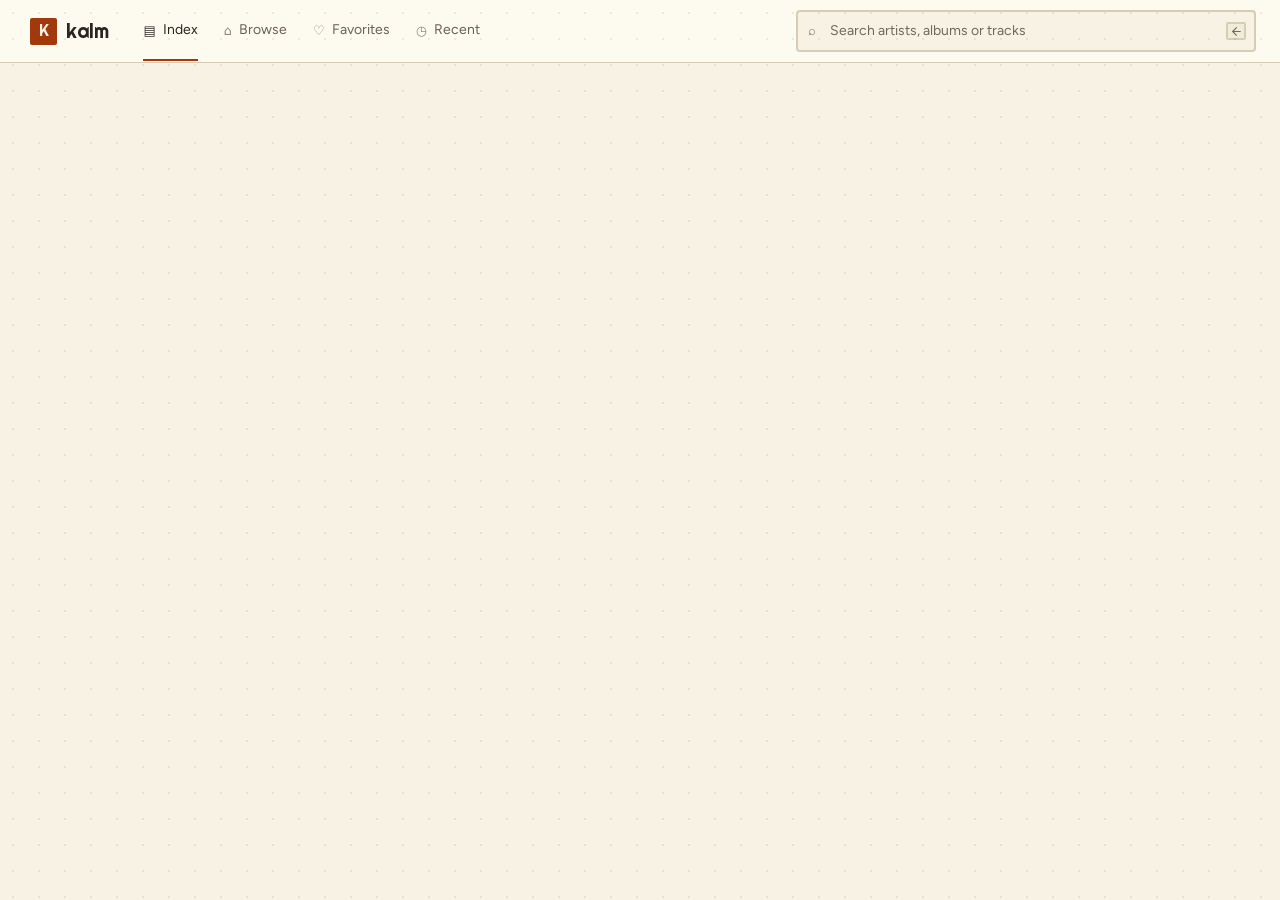
==== index.html @ bf7a9475 "feat: full retro treatment, and a typewriter you can actually see RETRO. Five levers, all CSS.  - Ha" ====
<!doctype html>
<html lang="en">
  <head>
    <meta charset="UTF-8" />
    <meta name="viewport" content="width=device-width, initial-scale=1.0" />
    <meta name="theme-color" content="#f7f2e4" />
    <title>Kalm — Music, in full</title>
    <!-- Inline SVG favicon: the accent K tile, matching the
         brand mark. Was still Spotify green after the palette change. -->
    <link rel="icon" href="data:image/svg+xml,%3Csvg xmlns='http://www.w3.org/2000/svg' viewBox='0 0 32 32'%3E%3Crect width='32' height='32' rx='3' fill='%23a1390c'/%3E%3Ctext x='16' y='23' font-family='Georgia,serif' font-size='20' font-weight='bold' text-anchor='middle' fill='%23f7f2e4'%3EK%3C/text%3E%3C/svg%3E" />
    <link rel="preconnect" href="https://fonts.googleapis.com" />
    <link rel="preconnect" href="https://fonts.gstatic.com" crossorigin />
    <!-- Fonts are trimmed to the weights the stylesheet actually declares and to
         the subsets this catalog needs. Two rounds of trimming: this started at
         771.8 KB of woff2 across five subsets, 284.3 KB of it Latin, when the
         URL asked for Fraunces italics plus wght 400..700 and Spectral
         300/500/600, none of which were used.

         Figtree replaced Fraunces and Spectral, doing both the display and body
         roles. Azeret Mono is unchanged. Measured Latin subset:
           before  Fraunces + Spectral + Azeret   182.6 KB
           after   Figtree + Azeret               121.7 KB
         Figtree's 70.6 KB includes the italic, which is needed because
         .artist-aliases and .empty set font-style: italic. -->
    <link href="https://fonts.googleapis.com/css2?family=Azeret+Mono:wght@400;500&family=Figtree:ital,wght@0,400;0,500;0,600;1,400&family=Righteous&display=swap" rel="stylesheet" />
    <link rel="stylesheet" href="styles.css" />
  </head>
  <body>
    <header class="topbar">
      <button class="brand" id="brandHome" aria-label="Kalm — go to Discover">
        <span class="brand-mark">K</span><span class="brand-name">kalm</span>
      </button>

      <!-- Four peer destinations, so they read as peer tabs. Replaces the
           232px sidebar, which spent permanent width on three buttons and cost
           the album grid a column of artwork. Index leads: the catalogue is
           the front door, Browse (the old Discover carousels) is one tab in. -->
      <nav class="nav-tabs" id="navTabs" aria-label="Primary">
        <button class="nav-tab" data-view="index" aria-current="true"><span class="nav-icon" aria-hidden="true">▤</span><span class="nav-label">Index</span></button>
        <button class="nav-tab" data-view="discover"><span class="nav-icon" aria-hidden="true">⌂</span><span class="nav-label">Browse</span></button>
        <button class="nav-tab" data-view="favorites"><span class="nav-icon" aria-hidden="true">♡</span><span class="nav-label">Favorites</span></button>
        <button class="nav-tab" data-view="recent"><span class="nav-icon" aria-hidden="true">◷</span><span class="nav-label">Recent</span></button>
      </nav>

      <div class="topbar-search">
        <span class="search-icon" aria-hidden="true">⌕</span>
        <input id="searchInput" type="search" placeholder="Search artists, albums or tracks" autocomplete="off" aria-label="Search the catalog" />
        <kbd class="enter-key" aria-hidden="true">
          <svg viewBox="0 0 24 24" width="13" height="13" fill="none" stroke="currentColor" stroke-width="2" stroke-linecap="round" stroke-linejoin="round">
            <path d="M19 12H5" /><path d="M12 19l-7-7 7-7" />
          </svg>
        </kbd>
      </div>
    </header>

    <main class="main-content">
        <section id="indexView" class="view active-view"><div class="page" id="indexPage"></div></section>
  <section id="discoverView" class="view">
          <div class="page">
            <div class="page-heading">
              <h1>Discover</h1>
              <p class="muted">Search artists, albums and tracks, then follow the credits behind the sound. Catalog via Deezer.</p>
            </div>

            <div class="section-heading" id="recentHeading" hidden>
              <div><h2>Recently viewed</h2></div>
            </div>
            <div class="album-grid" id="recentAlbums"></div>

            <div id="discoverRows"></div>
          </div>
        </section>

        <section id="resultsView" class="view">
          <div class="page">
            <div class="page-heading">
              <h1 id="resultsTitle">Results</h1>
              <p id="resultsSubtitle" class="muted"></p>
            </div>
            <div class="tab-bar" id="tabBar" role="tablist" aria-label="Filter results"></div>
            <div id="resultsList" class="results-list"></div>
          </div>
        </section>

        <section id="albumView" class="view"><div class="page"></div></section>
        <section id="artistView" class="view"><div class="page"></div></section>
        <section id="collectionView" class="view"><div class="page"></div></section>
    </main>

    <!-- Expanded cover view. Lives outside the view sections so it survives
         album-to-album navigation and its listeners attach only once. -->
    <dialog id="coverDialog" class="cover-dialog" aria-label="Expanded album cover">
      <div class="cover-dialog-inner">
        <button class="cover-close" id="coverClose" aria-label="Close expanded cover">
          <svg viewBox="0 0 24 24" width="17" height="17" fill="none" stroke="currentColor" stroke-width="2.2" stroke-linecap="round">
            <path d="M6 6l12 12M18 6L6 18" />
          </svg>
        </button>
        <div class="cover-tilt">
          <div class="cover-tilt-inner" id="coverTiltInner"></div>
        </div>
      </div>
    </dialog>

    <!-- Single polite live region. Every status change is announced here rather
         than adding a region per view, which screen readers handle poorly. -->
    <p id="liveStatus" class="visually-hidden" role="status" aria-live="polite"></p>

    <!-- Undo toast. Announced through the live region above, so it needs no
         aria-live of its own. -->
    <div id="toast" class="toast" hidden>
      <span id="toastText" class="toast-text"></span>
      <button id="toastAction" class="toast-action" type="button"></button>
    </div>

    <!-- Keyboard help. A dialog rather than a panel so Esc and focus trapping
         come from the platform instead of being hand-rolled. -->
    <dialog id="helpDialog" class="help-dialog" aria-label="Keyboard shortcuts and card key">
      <div class="help-inner">
        <button class="cover-close" id="helpClose" aria-label="Close help">
          <svg viewBox="0 0 24 24" width="17" height="17" fill="none" stroke="currentColor" stroke-width="2.2" stroke-linecap="round"><path d="M6 6l12 12M18 6L6 18" /></svg>
        </button>
        <p class="eyebrow">Reference</p>
        <h2 class="help-title">Keyboard</h2>
        <dl class="help-list">
          <dt><kbd>Ctrl</kbd>/<kbd>⌘</kbd> + <kbd>K</kbd></dt><dd>Focus search</dd>
          <dt><kbd>Enter</kbd></dt><dd>Run the search</dd>
          <dt><kbd>Tab</kbd></dt><dd>Move through every result, card and link</dd>
          <dt><kbd>Esc</kbd></dt><dd>Close the expanded cover or this panel</dd>
          <dt><kbd>?</kbd></dt><dd>Open this panel</dd>
        </dl>
        <p class="eyebrow">Reading the cards</p>
        <h2 class="help-title">Card key</h2>
        <dl class="help-list">
          <dt><strong>No. 4</strong></dt><dd>Position on Deezer's artist chart. That feed carries no fan or album count, so the number is the rank, not a total.</dd>
          <dt><strong>2.4M fans</strong></dt><dd>Followers on Deezer.</dd>
          <dt><strong>3:49</strong></dt><dd>Track length.</dd>
          <dt><strong>E</strong></dt><dd>Album contains explicit lyrics.</dd>
        </dl>
        <p class="help-colophon">Kalm v0.4 · via Deezer</p>
      </div>
    </dialog>

    <script src="app.js"></script>
  </body>
</html>
---- styles.css ----
/* ============================================================== Kalm tokens
   One theme: "retro sunset". Burnt orange, mustard, teal, dark rust, over a
   warm cream ground.

   Two of the four swatches are FILLS and never text, which is a measurement
   rather than a preference. Mustard is 1.33:1 on a light ground, and the
   palette's teal carries neither light nor dark text (4.10 and 3.55). They
   become --fill-mustard and --fill-teal, teal darkened 20%, and they take
   opposite text colours: dark ink on mustard at 10.19:1, cream on teal at
   4.67:1. Of the six swatch-against-swatch pairs, four fail AA outright
   (burnt orange on teal is 1.30) - which is what a palette of sibling colour
   blocks looks like from the inside, and why it cannot drive the theme itself.

   All 16 text/background pairs clear WCAG AA, tightest 4.52 (--faint on
   --surface-2). Those 16 are checked against the surfaces text actually sits
   on: --bg, --surface, --surface-2. --surface-4 is excluded because it is only
   ever a scrollbar thumb and never carries type. An earlier pass required text
   to clear it as well, which produced failures that looked real and collapsed
   --muted and --faint to the same colour.

   --accent is the palette's dark rust darkened to #a1390c; unmodified #b7410e
   measured 3.76:1 on --surface-2, and .result-row:hover paints that surface
   underneath accent-coloured type. */
:root {
  --bg: #f7f2e4;
  --surface: #fdfaf0;
  --surface-2: #f1ebd9;
  --surface-3: #e7e0cb;
  --surface-4: #dcd4bc;
  --ink: #4a4238;
  --ink-strong: #2a2520;
  --muted: #6b6154;
  /* --faint carries every micro-label, so it must clear 4.5:1 on --bg AND on
     every surface above it, not just the page. It is the binding constraint in
     the palette's own mid-greys do not clear it. */
  --faint: #716961;
  --line: #d6cdb4;
  /* Solved, not the palette's #68BA7F: see the header note. */
  --accent: #a1390c;
  --accent-ink: #f7f2e4;
  /* Retro sunset supplies two more colours, but they are FILLS and never text:
     mustard fails on a light ground at 1.33:1, and the palette's teal carries
     neither light nor dark text (4.10 and 3.55). Darkened 20% teal takes the
     cream, so the two fills take opposite text colours - dark on mustard
     (10.19:1), cream on teal (4.67:1). */
  --fill-mustard: #ffce1b;
  --fill-teal: #077979;
  /* Glyphs that sit on a near-black scrim — play button, close, toast. These
     cannot follow --ink-strong, which is dark here and would
     vanish against a black overlay. */
  --on-scrim: #fdfaf0;
  /* Hard shadows, zero blur. This is the single strongest retro signal, and it
     costs nothing in layout - a blurred shadow was purely decorative while an
     offset one reads as a solid printed shape. */
  --shadow: 3px 3px 0 rgba(74, 42, 20, 0.85);
  --shadow-lift: 6px 6px 0 var(--accent);
  /* Page texture is a ruled grid rather than film grain. A catalogue of
     records is a grid of things, and ruling reads as index; noise read as
     paper. It is static, which also retires two animated fixed full-viewport
     layers that were the most expensive thing in the app. */
  --grid-size: 26px;
  --grid-line: rgba(74, 42, 20, 0.085);
  --ease: cubic-bezier(0.22, 0.61, 0.24, 1);
  --ease-soft: cubic-bezier(0.4, 0, 0.2, 1);
  /* Overshoots past its target and settles back. Used for anything that
     arrives rather than departs — lifts, reveals, the cover dialog. Not used
     for the vinyl slide, which should stay linear-feeling and predictable. */
  --ease-spring: cubic-bezier(0.275, 0.6, 0.16, 1.24);
  --dur: 0.32s;
  --dur-fast: 0.18s;
  --dur-spring: 0.62s;
  /* Letter-spacing was eight values between 0.04em and 0.14em, which read as
     over-tracked signage rather than as labels. Three tiers now. Eyebrows stay
     wide because at 10px anything tighter sets solid. */
  --track-tight: 0.03em;
  --track-mid: 0.06em;
  --track-wide: 0.12em;
  /* How long the album title waits before it starts typing. It has to outlast
     the 320ms viewIn fade, or the whole run happens while the page is still
     arriving and is never actually seen. */
  --type-delay: 450ms;
  /* Retro shape. Controls go to pills and album artwork goes square: 70s record
     sleeves were square and the controls around them were not. Circles are left
     alone - a circular arrow or close button is a circle in every decade. */
  --radius-control: 999px;
  --radius-art: 0;   /* square sleeves, as they were printed */
  --radius-surface: 4px;
  /* Display and body are the same face on purpose. Fraunces + Spectral cost
     131.5 KB of the Latin subset between them; Figtree does both roles in
     70.6 KB including the italic. Neither grotesque wraps wider than Fraunces
     was — Figtree measures 0.94x on the long-title case — so nothing reflows.

     The italic is requested because two rules set font-style: italic
     (.artist-aliases, .empty) and inherited Spectral's. Without it the browser
     would synthesise a fake oblique. Only 400/500/600 are requested: the
     stylesheet uses 600 nineteen times, 500 and 400 once each, and nothing
     uses 300 or 700. */
  --display-weight: 400;
  /* Righteous for display, Figtree for body. Righteous is a groovy rounded
     face, which is the retro register, and it is METRICALLY IDENTICAL to the
     Figtree it replaces: measured at 1.01x on both the 42px hero case and the
     15px card case. Nothing re-wraps. The heavier retro faces were 1.19x to
     1.29x and would have pushed cards and long titles onto extra lines.

     It ships at a single weight, 400, like every wood-type face of the period.
     That is why --display-weight exists: asking for 600 would be synthesised
     faux bold. Figtree stays in the stack as a fallback so a failed load lands
     on real 600 rather than a fake one. */
  --font-display: 'Righteous', 'Figtree', system-ui, sans-serif;
  --font-body: 'Figtree', system-ui, sans-serif;
  --font-mono: 'Azeret Mono', 'Courier New', monospace;
  /* One token because the mono labels are a single role at a single weight.
     Space Mono shipped only 400 and 700, which forced this to 700 and made the
     10.5px uppercase labels blunt; Azeret Mono has a real 500, so the labels get
     the weight they were always asking for. */
  --mono-weight: 500;
  /* ---- the record in the sleeve --------------------------------------
     One disc, one travel distance. It lives on :root and is
     deliberately NOT redeclared per theme.

     The disc travels only as far as the hero's grid gap, so it stops level
     with the text column and never passes behind the album title. An earlier
     version slid it a third of the way out instead, which in dark mode dragged
     the disc across the artist name, the accent label and the metadata table.
     The gap-sized peek reads as a record tucked in the sleeve.

     Trimming is also what makes the disc safe beside the title. The
     themes have opposite polarity — dark works because light type sits on a
     the title here is near-black (#2a2520), so a disc reaching
     the text landed at 1.01:1 and the title simply vanished. With the disc
     behind no text at all, the colour is free, so the rings are one grey that
     has to hold up against #f7f2e4 and the surfaces above it.

     Kept a neutral grey rather than pulling the disc into the palette: a record
     is not green, and a tinted disc reads as decoration. The original warm grey had
     enough brown in it to look like a smudge on this background, so it is
     cooled rather than tinted.

     The two ring values differ by a few steps so the grooves still read as
     rings rather than as a flat circle. */
  --hero-gap: 36px;
  --vinyl-out: calc(-100% + var(--hero-gap));
  --disc-ring-a: #767b77;
  --disc-ring-b: #868c87;
}

* { box-sizing: border-box; }
html { -webkit-text-size-adjust: 100%; }

body {
  margin: 0;
  background: var(--bg);
  color: var(--ink);
  font-family: var(--font-body);
  font-size: 14.5px;
  line-height: 1.6;
  -webkit-font-smoothing: antialiased;
  -moz-osx-font-smoothing: grayscale;
  transition: background-color var(--dur) var(--ease-soft), color var(--dur) var(--ease-soft);
}

/* Halftone dots, the page's only texture. One fixed pseudo-element, no JS, no
   request, no animation. Sits above everything but never intercepts pointer
   events.

   This replaces a ruled grid, and it is the retro half of the change: printed
   70s material was screened, not ruled. It is also the safer of the two - the
   layer is position:fixed, so it does not scroll with content and a dot landing
   on a fractional device pixel cannot shimmer the way a 1px gradient line can.

   One dot per tile rather than a 1px stroke, so the shape stays round at any
   density. --grid-size is the tile, --grid-line the dot. */
body::before {
  content: '';
  position: fixed;
  inset: 0;
  z-index: 9999;
  pointer-events: none;
  background-image: radial-gradient(var(--grid-line) 1px, transparent 1px);
  background-size: var(--grid-size) var(--grid-size);
}

/* Ruling muddies small text on poor panels, so drop it when transparency is
   explicitly unwanted. */
@media (prefers-reduced-transparency: reduce) {
  body::before { display: none; }
}

h1, h2, h3 { font-family: var(--font-display); font-weight: var(--display-weight); letter-spacing: -0.01em; }
button, input { font: inherit; color: inherit; }
button { cursor: pointer; border: 0; background: none; }
img { display: block; max-width: 100%; }
::selection { background: var(--accent); color: var(--accent-ink); }

* { scrollbar-width: thin; scrollbar-color: var(--surface-4) transparent; }
*::-webkit-scrollbar { width: 10px; height: 10px; }
*::-webkit-scrollbar-track { background: transparent; }
*::-webkit-scrollbar-thumb { background: var(--surface-4); border-radius: 6px; border: 2px solid var(--bg); }

:focus-visible { outline: 2px solid var(--accent); outline-offset: 2px; border-radius: 2px; }
/* Cards are real buttons and are reachable by Tab, so they need a ring that
   reads as part of the printed treatment rather than a browser default bolted
   on. Offset on the artwork keeps it off the edge. */
.album-card:focus-visible,
.shelf-card:focus-visible,
.disco-card:focus-visible,
.related-card:focus-visible,
.video-card:focus-visible { outline: 2px solid var(--accent); outline-offset: 3px; }
.result-row:focus-within { background: var(--surface); }

/* Available to assistive tech, absent from the visual page. */
.visually-hidden {
  position: absolute;
  width: 1px; height: 1px;
  padding: 0; margin: -1px;
  overflow: hidden;
  clip: rect(0 0 0 0);
  clip-path: inset(50%);
  white-space: nowrap;
  border: 0;
}

/* Micro-label: mono, uppercase, wide tracking. Used for every eyebrow. */
.eyebrow {
  margin: 0;
  font-family: var(--font-mono);
  font-weight: var(--mono-weight);
  font-size: 10.5px;
  text-transform: uppercase;
  letter-spacing: var(--track-wide);
  color: var(--faint);
}

.muted { color: var(--muted); }
.explicit {
  flex: none;
  display: inline-grid;
  place-items: center;
  min-width: 15px; height: 15px;
  padding: 0 3px;
  border: 2px solid var(--line);
  border-radius: 2px;
  background: var(--surface-3);
  color: var(--muted);
  font-family: var(--font-mono);
  font-size: 9.5px;
  font-weight: var(--mono-weight);
  line-height: 1;
}

/* ================================================================== shell */
.main-content { min-width: 0; }

/* ================================================================== topbar */
.topbar {
  display: flex; align-items: center; gap: 18px;
  padding: 10px 24px;
  background: var(--surface);
  border-bottom: 1px solid var(--line);
  position: sticky; top: 0; z-index: 20;
}

/* Brand sits inline with navigation now, so it needs no stacking of its own. */
.brand {
  display: flex; align-items: center; gap: 9px;
  flex: none;
  color: var(--ink-strong);
  transition: opacity var(--dur-fast) var(--ease);
}
.brand:hover { opacity: 0.7; }
.brand-mark {
  width: 27px; height: 27px; flex: none;
  display: grid; place-items: center;
  background: var(--accent);
  color: var(--accent-ink);
  font-family: var(--font-display);
  font-weight: var(--display-weight);
  font-size: 16px;
  line-height: 1;
  border-radius: 2px;
}
.brand-name { font-family: var(--font-display); font-size: 20px; font-weight: var(--display-weight); letter-spacing: -0.02em; }

/* Three peer destinations read as peer tabs. The active tab's underline lands on
   the topbar's own bottom border, which is what distinguishes this from the
   result filter tabs further down the page. */
.nav-tabs { display: flex; align-items: center; gap: 4px; flex: none; }
.nav-tab {
  position: relative;
  display: flex; align-items: center; gap: 7px;
  padding: 7px 11px 9px;
  border-radius: var(--radius-control) var(--radius-control) 0 0;
  font-size: 14px;
  color: var(--muted);
  white-space: nowrap;
  transition: color var(--dur-fast) var(--ease-soft), background-color var(--dur-fast) var(--ease-soft);
}
.nav-tab:hover { color: var(--ink-strong); background: var(--surface-2); }
.nav-tab.active { color: var(--ink-strong); }
.nav-tab.active::after {
  content: '';
  position: absolute;
  left: 11px; right: 11px; bottom: -11px;
  height: 2px;
  background: var(--accent);
}
.nav-icon { font-size: 13px; line-height: 1; opacity: 0.75; }
.nav-tab.active .nav-icon { opacity: 1; }

.topbar-search { position: relative; flex: 1; max-width: 460px; margin-left: auto; }
.topbar-search .search-icon {
  position: absolute; left: 12px; top: 50%;
  transform: translateY(-50%);
  color: var(--faint); font-size: 13px; pointer-events: none;
}
.topbar-search input {
  width: 100%;
  background: var(--bg);
  border: 2px solid var(--line);
  border-radius: var(--radius-surface);
  padding: 8px 40px 8px 32px;
  font-family: var(--font-body);
  font-size: 14px;
  color: var(--ink-strong);
  transition: border-color var(--dur-fast) var(--ease-soft), background-color var(--dur-fast) var(--ease-soft);
}
.topbar-search input::placeholder { color: var(--faint); }
.topbar-search input:focus { outline: none; border-color: var(--accent); }
.topbar-search kbd {
  position: absolute; right: 10px; top: 50%;
  transform: translateY(-50%);
  display: grid; place-items: center;
  width: 20px; height: 18px;
  color: var(--faint);
  background: var(--surface-2);
  border: 2px solid var(--line);
  border-radius: 2px;
  pointer-events: none;
}

.icon-button {
  width: 32px; height: 32px;
  display: grid; place-items: center;
  border-radius: var(--radius-control);
  color: var(--muted);
  font-size: 15px;
  transition: background-color var(--dur-fast) var(--ease-soft), color var(--dur-fast) var(--ease-soft), transform var(--dur-fast) var(--ease);
}
.icon-button:hover { background: var(--surface-3); color: var(--ink-strong); }
.icon-button:active { transform: scale(0.94); }

/* ================================================================== views */
.view { display: none; }
.active-view { display: block; }
.page { padding: 26px 24px 72px; max-width: 1420px; }

.page-heading { margin-bottom: 22px; }
.page-heading .eyebrow { margin: 0 0 5px; }
.page-heading h1 {
  margin: 0;
  font-size: 30px;
  font-weight: var(--display-weight);
  color: var(--ink-strong);
  letter-spacing: -0.02em;
  line-height: 1.1;
}
.page-heading .muted { margin: 7px 0 0; color: var(--muted); font-size: 14px; max-width: 62ch; }

.section-heading { display: flex; align-items: flex-end; justify-content: space-between; gap: 12px; margin: 36px 0 14px; }
.section-heading h2 { margin: 0; font-size: 21px; font-weight: var(--display-weight); color: var(--ink-strong); }
.section-heading .eyebrow { margin-bottom: 4px; }
.result-count { font-family: var(--font-mono); font-weight: var(--mono-weight); font-size: 10.5px; letter-spacing: var(--track-mid); text-transform: uppercase; color: var(--faint); }

/* =================================================================== tabs */
.tab-bar { display: flex; gap: 24px; border-bottom: 1px solid var(--line); margin-bottom: 6px; overflow-x: auto; }
.tab {
  position: relative;
  display: flex; align-items: center; gap: 8px;
  padding: 10px 2px 13px;
  font-family: var(--font-body);
  font-size: 14.5px;
  color: var(--muted);
  white-space: nowrap;
  transition: color var(--dur-fast) var(--ease-soft);
}
.tab:hover { color: var(--ink-strong); }
.tab.active { color: var(--ink-strong); }
.tab.active::after { content: ''; position: absolute; left: 0; right: 0; bottom: -1px; height: 2px; background: var(--accent); }
.tab-count { font-family: var(--font-mono); font-weight: var(--mono-weight); font-size: 10.5px; letter-spacing: var(--track-tight); color: var(--faint); }

/* ============================================================ result rows */
.results-list { display: flex; flex-direction: column; }
.result-row {
  display: grid;
  grid-template-columns: 44px minmax(0, 1fr) 92px 64px;
  align-items: center; gap: 15px;
  padding: 8px 10px;
  border-bottom: 1px solid var(--line);
  cursor: pointer;
  transition: background-color var(--dur-fast) var(--ease-soft), padding-left var(--dur-fast) var(--ease);
}
.result-row:hover { background: var(--surface); padding-left: 14px; }
.result-row:hover .result-title { color: var(--accent); }
.result-text { min-width: 0; }
/* Now a <button> so results are reachable by keyboard; it needs to fill the
   text column and read as a heading, not a control. */
.result-title {
  display: block;
  width: 100%;
  text-align: left;
  font-family: var(--font-display);
  font-size: 15px;
  font-weight: var(--display-weight);
  color: var(--ink-strong);
  white-space: nowrap; overflow: hidden; text-overflow: ellipsis;
  transition: color var(--dur-fast) var(--ease-soft);
}
.result-sub { font-size: 13px; color: var(--muted); white-space: nowrap; overflow: hidden; text-overflow: ellipsis; }
.result-kind { font-family: var(--font-mono); font-weight: var(--mono-weight); font-size: 10.5px; letter-spacing: var(--track-mid); text-transform: uppercase; color: var(--faint); text-align: right; }
.result-meta { font-family: var(--font-mono); font-weight: var(--mono-weight); font-size: 11px; color: var(--muted); text-align: right; font-variant-numeric: tabular-nums; }

.result-thumb { width: 44px; height: 44px; object-fit: cover; border-radius: var(--radius-art); background: var(--surface-2); box-shadow: var(--shadow); }
.result-thumb.round { border-radius: 50%; }

.inline-link { color: inherit; font: inherit; padding: 0; text-align: left; }
.inline-link:hover { color: var(--accent); }
.inline-link.strong { color: var(--accent); font-family: var(--font-display); font-weight: var(--display-weight); font-size: 16px; }

/* ========================================================== artist banner */
.artist-banner {
  display: block; text-align: left;
  padding: 16px 18px; margin-bottom: 4px;
  border: 2px solid var(--line);
  border-radius: var(--radius-art);
  background: var(--surface);
  transition: background-color var(--dur-fast) var(--ease-soft), border-color var(--dur-fast) var(--ease-soft);
}
.artist-banner:hover { background: var(--surface-2); border-color: var(--accent); }
.artist-banner-label { font-family: var(--font-mono); font-weight: var(--mono-weight); font-size: 10px; text-transform: uppercase; letter-spacing: var(--track-wide); color: var(--faint); }
.artist-banner-name { font-family: var(--font-display); font-size: 22px; font-weight: var(--display-weight); color: var(--ink-strong); margin-top: 4px; }

/* ============================================================== card grids */
.album-grid { display: grid; grid-template-columns: repeat(auto-fill, minmax(152px, 1fr)); gap: 24px 18px; }
/* A <button> now, so it has to lay out as a block card again. */
.album-card {
  display: block;
  width: 100%;
  min-width: 0;
  padding: 0;
  text-align: left;
  cursor: pointer;
}
.album-card .album-art {
  width: 100%; aspect-ratio: 1; object-fit: cover;
  border-radius: var(--radius-art);
  border: 2px solid var(--line);
  background: var(--surface-2);
  box-shadow: var(--shadow);
  transition: transform var(--dur-spring) var(--ease-spring), box-shadow var(--dur) var(--ease), border-color var(--dur-fast) var(--ease-soft), opacity 0.45s var(--ease-soft);
}
.album-card:hover .album-art { transform: translateY(-4px); box-shadow: var(--shadow-lift); border-color: var(--accent); }
.album-meta { padding-top: 10px; min-width: 0; }
.album-meta strong {
  display: block;
  font-family: var(--font-display);
  font-size: 14.5px;
  font-weight: var(--display-weight);
  color: var(--ink-strong);
  white-space: nowrap; overflow: hidden; text-overflow: ellipsis;
}
.album-card:hover .album-meta strong { color: var(--accent); }
.album-meta span { display: block; font-size: 13px; color: var(--muted); white-space: nowrap; overflow: hidden; text-overflow: ellipsis; }
.album-card.is-loading .album-meta strong { color: var(--faint); }

.art-placeholder {
  display: grid; place-items: center;
  background: linear-gradient(145deg, var(--surface-2), var(--surface-3));
  color: var(--faint);
  font-family: var(--font-display);
  font-size: 1.6rem;
}

/* =========================================================== detail pages */
.album-hero { display: grid; grid-template-columns: 300px minmax(0, 1fr); gap: 36px; align-items: start; padding-bottom: 30px; border-bottom: 1px solid var(--line); position: relative; }

.cover-expand { position: relative; display: block; width: 300px; aspect-ratio: 1; padding: 0; border-radius: var(--radius-art); cursor: zoom-in; transition: transform var(--dur) var(--ease); }

/* Sized to the cover and nothing else. It exists purely so the vinyl below can
   measure the sleeve rather than the whole hero. It must stay in the width
   sync list in the media queries further down, or the disc drifts. */
.hero-cover { position: relative; width: 100%; }
.cover-expand:hover { transform: scale(1.015); }
.cover-expand:active { transform: scale(0.995); }
.cover-expand .album-art { width: 100%; height: 100%; border-radius: var(--radius-art); }

/* The record sliding out of its sleeve.

   Two placement facts are load-bearing here, and the first one has already cost
   a bug once:

   1. It is a SIBLING of .cover-expand, not a child. Inside the button, the
      `transform: scale(1.015)` on hover created a stacking context and trapped
      its z-index:-1 inside the button, which then painted as one unit ABOVE
      .album-hero-text — so the disc covered the album title and artist name.
      That failure is invisible to elementFromPoint while the disc is
      pointer-events:none, because hit-testing skips it entirely.

   2. It is anchored to .hero-cover, not to .album-hero. Anchoring to the hero
      meant hardcoding the grid's cover width and gap (left:336px, width:252px),
      which put the disc 36px further out than the sleeve and ~126px too high,
      and which could not track the 210px breakpoint at all.

   .hero-cover carries no transform, so it creates no stacking context and the
   -1 still resolves to the root: the disc genuinely sits behind the title, the
   artist name and the metadata table.

   Offset maths, all relative to the cover: left:100% is the sleeve's right edge.
   translateX(-100%) parks the disc entirely behind the sleeve. How far it
   travels is --vinyl-out, which differs per theme — dark slides the full third,
   paper stops at the gap so the disc never reaches the text. width:84% and
   margin-top:-42% are percentages of the cover, so the disc and its centring
   rescale with the responsive widths. */
.vinyl {
  position: absolute;
  top: 50%;
  left: 100%;
  width: 84%;
  aspect-ratio: 1;
  margin-top: -42%;
  border-radius: 50%;
  z-index: -1;
  pointer-events: none;
  /* Grooves: two ring tones alternating, then the label punched over them.
     The tones are tokens because paper needs a far lighter disc than dark. */
  background:
    radial-gradient(circle at 50% 50%, var(--accent) 0 15%, transparent 15%),
    repeating-radial-gradient(circle at 50% 50%,
      var(--disc-ring-a) 0 2px, var(--disc-ring-b) 2px 4px);
  box-shadow:
    inset 0 0 0 1px rgba(255, 255, 255, 0.07),
    0 6px 18px rgba(24, 24, 24, 0.55);
  transform: translateX(-100%);
  transition: transform var(--dur) var(--ease);
}
.cover-expand:hover ~ .vinyl,
.cover-expand:focus-visible ~ .vinyl { transform: translateX(var(--vinyl-out)); }
.cover-expand-hint {
  position: absolute; right: 10px; bottom: 10px; z-index: 3;
  display: grid; place-items: center;
  width: 30px; height: 30px;
  border-radius: 50%;
  background: rgba(24, 24, 24, 0.62);
  color: var(--on-scrim);
  opacity: 0;
  transform: scale(0.85);
  transition: opacity var(--dur) var(--ease-soft), transform var(--dur) var(--ease);
  pointer-events: none;
}
.cover-expand:hover .cover-expand-hint, .cover-expand:focus-visible .cover-expand-hint { opacity: 1; transform: scale(1); }

.cover-dialog { border: 0; padding: 0; margin: auto; max-width: 100vw; max-height: 100vh; background: transparent; overflow: visible; }
.cover-dialog::backdrop { background: rgba(24, 24, 24, 0.88); backdrop-filter: blur(6px); }
.cover-dialog-inner { position: relative; display: grid; place-items: center; }
.cover-close {
  position: absolute; top: 14px; right: 14px; z-index: 5;
  display: grid; place-items: center;
  width: 38px; height: 38px;
  border-radius: 50%;
  background: rgba(255, 255, 227, 0.1);
  color: var(--on-scrim);
  transition: background-color var(--dur-fast) var(--ease-soft), transform var(--dur-fast) var(--ease);
}
.cover-close:hover { background: rgba(255, 255, 227, 0.22); transform: scale(1.06); }
.cover-dialog .cover-tilt { width: min(80vmin, 640px); aspect-ratio: 1; perspective: 1100px; animation: coverIn var(--dur-spring) var(--ease-spring) both; }
.cover-dialog[data-no-motion] .cover-tilt { animation: none; }
@keyframes coverIn { from { opacity: 0; transform: scale(0.95); } to { opacity: 1; transform: scale(1); } }

.cover-tilt { width: 300px; aspect-ratio: 1; perspective: 900px; }
.cover-tilt-inner {
  position: relative;
  width: 100%; height: 100%;
  transform-style: preserve-3d;
  transform: rotateX(calc(var(--ny, 0) * var(--tilt, 11deg))) rotateY(calc(var(--nx, 0) * var(--tilt, 11deg)));
  transition: transform 0.45s var(--ease);
}
.cover-tilt.is-active .cover-tilt-inner { transition: none; will-change: transform; }
.cover-tilt .album-art, .cover-tilt .art-placeholder {
  width: 100%; height: 100%; aspect-ratio: 1; object-fit: cover;
  border-radius: var(--radius-art);
  box-shadow: var(--shadow-lift);
  font-family: var(--font-display);
  font-size: 2.6rem;
}
/* Gloss sleeve sheen.
   The overlay is deliberately never transformed. Inside this preserve-3d
   context a Z offset scales it (1100/(1100-20) is roughly 2% growth on every
   edge) and an X/Y translate slides it off the sleeve, which is what made the
   glare drift out of alignment. Instead the gradient itself is oversized to
   300% and slid with background-position, so the element stays exactly inset:0
   at any tilt angle and no gradient edge can enter the visible window. */
.cover-tilt-inner::before {
  content: '';
  position: absolute; inset: 0;
  border-radius: var(--radius-art);
  pointer-events: none; z-index: 2;
  opacity: 0;
  background-image: linear-gradient(115deg,
    rgba(255, 255, 255, 0) 40%,
    rgba(255, 255, 255, 0.2) 50%,
    rgba(255, 255, 255, 0) 60%);
  background-size: 300% 300%;
  background-repeat: no-repeat;
  background-position:
    calc(50% - var(--nx, 0) * 15%)
    calc(50% - var(--ny, 0) * 12%);
  transition: opacity 0.3s var(--ease-soft), background-position 0.45s var(--ease);
}
.cover-tilt.is-active .cover-tilt-inner::before {
  opacity: 1;
  /* Position must not ease while tracking, or the sheen lags behind the cursor.
     Only opacity keeps a short transition here. */
  transition: opacity 0.15s var(--ease-soft);
}
/* The drop shadow keeps its Z offset on purpose: a shadow should lag in the
   plane as the sleeve tilts, and being blurred it has no hard edge to expose. */
.cover-tilt-inner::after {
  content: '';
  position: absolute; inset: 6px;
  border-radius: var(--radius-art);
  pointer-events: none; z-index: -1;
  background: rgba(24, 24, 24, 0.6);
  filter: blur(18px);
  transform: translate3d(calc(var(--nx, 0) * 16px), calc(var(--ny, 0) * 11px), -30px);
  transition: transform 0.45s var(--ease);
}
.cover-tilt.is-active .cover-tilt-inner::after { transition: none; }

.album-hero > .album-art, .album-hero > .art-placeholder {
  width: 300px; aspect-ratio: 1; object-fit: cover;
  border-radius: var(--radius-art); border: 2px solid var(--line);
  box-shadow: var(--shadow-lift);
  font-family: var(--font-display);
  font-size: 3rem;
}
.album-hero-text { min-width: 0; padding-top: 4px; }
.album-title {
  margin: 7px 0 5px;
  font-size: clamp(28px, 4vw, 42px);
  font-weight: var(--display-weight);
  color: var(--ink-strong);
  letter-spacing: -0.025em;
  line-height: 1.08;
}

/* ------------------------------------------------- typewriter album title

   The title types itself in one character at a time when an album opens.

   The character spans MUST stay display:inline. Measured: at a 220px column a
   48-character word wraps to 5 lines as inline-block spans but stays on 1 as
   inline ones, because inline-block boxes are individually breakable. That
   rules out the usual trick of using inline-block to animate characters — and
   transforms do not apply to non-replaced inline elements anyway, so the
   motion is opacity only. */
/* No `opacity: 0` in the base rule on purpose. Hiding the characters and
   revealing them with the animation means that if the animation never runs -
   animations unsupported, or disabled - the album title stays invisible, which
   is the worst possible failure for the largest text on the page. Instead the
   0 comes from the keyframe's `from`, and `both` fill modes apply it during the
   delay. No animation means no fill, so the spans sit at their natural opacity
   of 1 and the title simply appears. */
.album-title .tchar {
  animation: typeChar var(--type-step) steps(1, end) both;
  animation-delay: calc(var(--type-delay) + var(--type-step) * var(--i));
}
@keyframes typeChar { from { opacity: 0; } to { opacity: 1; } }

/* One inline-block is safe: it is a single box, not one per character. It
   blinks only while the title is being typed, then goes away as the last
   character lands rather than blinking on a settled heading for ever. */
.type-caret {
  display: inline-block;
  width: 0.09em;
  height: 0.82em;
  margin-left: 0.04em;
  vertical-align: -0.06em;
  background: var(--accent);
  animation: caretBlink 1s steps(1, end) infinite, caretGone 0.01s linear forwards;
  /* Blink from the moment typing starts; go away the moment it ends. Both
     delays straddle the run rather than sitting at the end of it. */
  animation-delay: var(--type-delay),
                   calc(var(--type-delay) + var(--type-step) * var(--type-count));
}
@keyframes caretGone { to { opacity: 0; } }
@keyframes caretBlink { 0%, 49% { opacity: 1; } 50%, 100% { opacity: 0; } }
.album-artist {
  display: inline-block; margin: 0 0 22px; padding: 0;
  font-family: var(--font-display);
  font-size: 18px;
  font-weight: 400;
  color: var(--accent);
  transition: opacity var(--dur-fast) var(--ease-soft);
}
.album-artist:hover { opacity: 0.78; text-decoration: underline; text-underline-offset: 4px; }

.fact-link { color: var(--accent); padding: 0; font: inherit; font-family: var(--font-display); }

.artist-hero { display: grid; grid-template-columns: 220px minmax(0, 1fr); gap: 34px; align-items: end; padding-bottom: 30px; border-bottom: 1px solid var(--line); }
.artist-hero > .artist-photo, .artist-hero > .art-placeholder {
  width: 220px; aspect-ratio: 1; object-fit: cover;
  border-radius: var(--radius-art); border: 2px solid var(--line);
  box-shadow: var(--shadow-lift);
  font-family: var(--font-display);
  font-size: 2.4rem;
}
.artist-name { margin: 7px 0 20px; font-size: clamp(32px, 5vw, 48px); font-weight: var(--display-weight); color: var(--ink-strong); letter-spacing: -0.03em; line-height: 1.04; }
.artist-aliases { margin: 0 0 16px; font-size: 13px; color: var(--faint); font-style: italic; }
.artist-aliases span { margin-right: 10px; }

/* Metadata as a printed block rather than pills. */
.album-facts { width: 100%; max-width: 470px; border-collapse: collapse; font-size: 13.5px; margin-bottom: 22px; }
.album-facts th, .album-facts td { padding: 8px 0; text-align: left; vertical-align: top; border-bottom: 1px solid var(--line); }
.album-facts th {
  width: 108px;
  font-family: var(--font-mono);
  font-weight: var(--mono-weight);
  font-size: 10.5px;
  letter-spacing: var(--track-mid);
  text-transform: uppercase;
  color: var(--faint);
  padding-top: 11px;
}
.album-facts td { color: var(--ink-strong); }
.album-facts tr:last-child th, .album-facts tr:last-child td { border-bottom: 0; }
.fact-tag {
  display: inline-block;
  border: 2px solid var(--line);
  border-radius: var(--radius-control);
  /* Mustard is a fill, never a text colour: it is 1.33:1 on --bg. Dark ink on
     it is 10.19:1. Teal takes the cream instead, at 4.67:1. */
  background: var(--fill-mustard);
  color: var(--ink-strong);
  padding: 1px 7px;
  margin: 0 5px 4px 0;
  font-family: var(--font-mono);
  font-weight: var(--mono-weight);
  font-size: 10.5px;
  letter-spacing: var(--track-tight);
}

.album-actions { display: flex; gap: 10px; flex-wrap: wrap; }
.action-button {
  padding: 9px 20px;
  font-size: 14px;
  font-weight: 500;
  border-radius: var(--radius-control);
  background: var(--accent);
  color: var(--accent-ink);
  transition: transform var(--dur-fast) var(--ease), filter var(--dur-fast) var(--ease-soft);
}
.action-button:hover { filter: brightness(1.08); transform: translateY(-1px); }
.action-button:active { transform: translateY(0) scale(0.98); }
.action-button.secondary { background: transparent; border: 2px solid var(--line); color: var(--ink); }
.action-button.secondary:hover { background: var(--surface-2); border-color: var(--accent); filter: none; }

.album-body { padding-top: 30px; }
.album-body section + section { margin-top: 36px; }
.album-body h2 { margin: 0 0 14px; font-size: 21px; font-weight: var(--display-weight); color: var(--ink-strong); }

.track-list { border-top: 1px solid var(--line); }
.track {
  display: grid; grid-template-columns: 38px minmax(0, 1fr) 240px; gap: 12px;
  padding: 8px 6px;
  font-size: 14px;
  border-bottom: 1px solid var(--line);
  transition: background-color var(--dur-fast) var(--ease-soft);
}
.track:hover { background: var(--surface); }
.track-number { font-family: var(--font-mono); font-weight: var(--mono-weight); font-size: 11.5px; color: var(--faint); font-variant-numeric: tabular-nums; }
.track-name { color: var(--ink-strong); }
.track-credit { color: var(--muted); text-align: right; white-space: nowrap; overflow: hidden; text-overflow: ellipsis; }

.credits-grid { display: grid; grid-template-columns: repeat(auto-fill, minmax(240px, 1fr)); gap: 24px; }
.credit-group h3 { margin: 0 0 8px; font-family: var(--font-mono); font-weight: var(--mono-weight); font-size: 10.5px; text-transform: uppercase; letter-spacing: var(--track-wide); color: var(--faint); }
.credit-group p { margin: 0 0 5px; font-size: 13.5px; color: var(--ink-strong); }

.related-grid { display: grid; grid-template-columns: repeat(auto-fill, minmax(150px, 1fr)); gap: 20px; }
.related-card { text-align: left; padding: 0; }
.related-card .related-photo {
  width: 100%; aspect-ratio: 1; object-fit: cover;
  border-radius: var(--radius-art); border: 2px solid var(--line);
  background: var(--surface-2); box-shadow: var(--shadow);
  transition: transform var(--dur-spring) var(--ease-spring), box-shadow var(--dur) var(--ease), border-color var(--dur-fast) var(--ease-soft), opacity 0.45s var(--ease-soft);
}
.related-card:hover .related-photo { transform: scale(1.04); box-shadow: var(--shadow-lift); border-color: var(--accent); }
.related-name { display: block; margin-top: 10px; font-family: var(--font-display); font-size: 14.5px; font-weight: var(--display-weight); color: var(--ink-strong); }
.related-sub { display: block; font-family: var(--font-mono); font-weight: var(--mono-weight); font-size: 10.5px; letter-spacing: var(--track-tight); color: var(--faint); }

/* Artist discography as a printed catalogue. */
.disco-grid { display: grid; grid-template-columns: repeat(auto-fill, minmax(178px, 1fr)); gap: 26px 20px; }
.disco-card { text-align: left; padding: 0; }
.disco-art {
  width: 100%; aspect-ratio: 1; object-fit: cover;
  border-radius: var(--radius-art); border: 2px solid var(--line);
  background: var(--surface-2); box-shadow: var(--shadow);
  transition: transform var(--dur-spring) var(--ease-spring), box-shadow var(--dur) var(--ease), border-color var(--dur-fast) var(--ease-soft), opacity 0.45s var(--ease-soft);
}
.disco-card:hover .disco-art { transform: translateY(-4px); box-shadow: var(--shadow-lift); border-color: var(--accent); }
.disco-title-line { display: flex; align-items: center; gap: 6px; margin-top: 11px; }
.disco-name { font-family: var(--font-display); font-size: 14.5px; font-weight: var(--display-weight); color: var(--ink-strong); white-space: nowrap; overflow: hidden; text-overflow: ellipsis; min-width: 0; }
.disco-meta { display: block; margin-top: 3px; font-family: var(--font-mono); font-weight: var(--mono-weight); font-size: 10.5px; letter-spacing: var(--track-tight); text-transform: uppercase; color: var(--faint); white-space: nowrap; overflow: hidden; text-overflow: ellipsis; }

/* ============================================================ the catalogue

   A grid of columns rather than cards. The column widths are fixed fractions
   so every row's title starts at the same x, which is what makes a list
   scannable in a way a grid of square tiles never is. */

.index-head, .index-row {
  display: grid;
  grid-template-columns: 108px 44px minmax(0, 2.2fr) minmax(0, 1.4fr) 52px minmax(0, 0.9fr);
  align-items: center;
  gap: 14px;
}
.index-head {
  padding: 0 10px 8px;
  border-bottom: 1px solid var(--line);
  font-family: var(--font-mono);
  font-weight: var(--mono-weight);
  font-size: 10.5px;
  letter-spacing: var(--track-mid);
  text-transform: uppercase;
  color: var(--faint);
}
.index-list { border-bottom: 1px solid var(--line); }
.index-row {
  padding: 7px 10px;
  border-bottom: 1px solid var(--line);
  cursor: pointer;
  transition: background-color var(--dur-fast) var(--ease-soft);
}
.index-row:last-child { border-bottom: 0; }
.index-row:hover { background: var(--surface-2); }
.index-row:focus-visible { outline: 2px solid var(--accent); outline-offset: -2px; border-radius: 0; }
/* A saved record is marked in the number, which is the one column a reader
   scans first and costs nothing visually. */
.index-row.is-saved .index-no { color: var(--accent); }

.index-no {
  font-family: var(--font-mono);
  font-weight: var(--mono-weight);
  font-size: 11px;
  letter-spacing: var(--track-tight);
  color: var(--faint);
  font-variant-numeric: tabular-nums;
  white-space: nowrap; overflow: hidden; text-overflow: ellipsis;
}
.index-thumb { display: block; width: 44px; }
.index-art { width: 44px; height: 44px; object-fit: cover; border-radius: var(--radius-art); background: var(--surface-2); }
.index-title {
  font-family: var(--font-display);
  font-size: 15px;
  font-weight: var(--display-weight);
  color: var(--ink-strong);
  white-space: nowrap; overflow: hidden; text-overflow: ellipsis;
}
/* The artist is a real button, so the row cannot itself be a button: a row is
   role="link" with two tab stops rather than a control nested in a control. */
.index-artist {
  justify-self: start;
  max-width: 100%;
  font-family: var(--font-body);
  font-size: 13.5px;
  color: var(--muted);
  background: none; border: 0; padding: 0;
  text-align: left;
  white-space: nowrap; overflow: hidden; text-overflow: ellipsis;
  cursor: pointer;
}
.index-artist:hover { color: var(--accent); text-decoration: underline; text-underline-offset: 3px; }
.index-artist.is-empty { color: var(--faint); cursor: default; }
.index-year, .index-format {
  font-family: var(--font-mono);
  font-weight: var(--mono-weight);
  font-size: 10.5px;
  letter-spacing: var(--track-tight);
  color: var(--muted);
  font-variant-numeric: tabular-nums;
  white-space: nowrap; overflow: hidden; text-overflow: ellipsis;
}

/* Narrower, the row is mostly chrome, so the catalogue number and format fold
   away and leave the title. */
@media (max-width: 1000px) {
  .index-head, .index-row { grid-template-columns: 40px minmax(0, 1fr) minmax(0, 0.8fr); gap: 12px; }
  .index-head .index-no, .index-row .index-no,
  .index-head .index-format, .index-row .index-format,
  .index-head .index-year, .index-row .index-year { display: none; }
}
@media (max-width: 720px) {
  .index-head, .index-row { grid-template-columns: 40px minmax(0, 1fr); }
  .index-head .index-artist, .index-row .index-artist { display: none; }
}

/* ========================================================= discover rows */
.shelf { margin: 36px 0 8px; }
.shelf-head { display: flex; align-items: baseline; justify-content: space-between; gap: 14px; margin-bottom: 14px; }
.shelf-title { margin: 0; font-size: 21px; font-weight: var(--display-weight); color: var(--ink-strong); }
.shelf-controls { display: flex; align-items: center; gap: 8px; }
.shelf-arrow {
  width: 30px; height: 30px;
  display: grid; place-items: center;
  border-radius: 50%;
  border: 2px solid var(--line);
  background: var(--surface);
  color: var(--muted);
  transition: background-color var(--dur-fast) var(--ease-soft), color var(--dur-fast) var(--ease-soft), transform var(--dur-fast) var(--ease), opacity var(--dur-fast) var(--ease);
}
.shelf-arrow:hover:not(:disabled) { background: var(--surface-3); color: var(--ink-strong); }
.shelf-arrow:active:not(:disabled) { transform: scale(0.92); }
.shelf-arrow:disabled { opacity: 0.3; cursor: default; }

.shelf-track {
  display: flex; gap: 18px;
  overflow-x: auto;
  scroll-snap-type: x proximity;
  scroll-behavior: smooth;
  scrollbar-width: none;
  margin: 0 -24px;
  padding: 2px 24px 6px;
  scroll-padding-left: 24px;
  /* Soft edges are a scrollability cue: a cover sliced flat by the container
     edge reads as the end of the row, which it is not. Purely informational
     and compositor-only. */
  mask-image: linear-gradient(90deg, transparent 0, #000 22px, #000 calc(100% - 22px), transparent 100%);
  -webkit-mask-image: linear-gradient(90deg, transparent 0, #000 22px, #000 calc(100% - 22px), transparent 100%);
}
.shelf-track::-webkit-scrollbar { display: none; }
/* Springs like the album and disco card lifts. It is the whole card that moves
   here rather than the artwork inside it, so the transition belongs on the
   card — .shelf-art's own transition never covered this lift. */
.shelf-card { flex: 0 0 170px; width: 170px; scroll-snap-align: start; text-align: left; padding: 0; transition: transform var(--dur-spring) var(--ease-spring); }
.shelf-card:hover { transform: translateY(-4px); }
.shelf-art {
  width: 100%; aspect-ratio: 1; object-fit: cover;
  border-radius: var(--radius-art); border: 2px solid var(--line);
  background: var(--surface-2); box-shadow: var(--shadow);
  transition: box-shadow var(--dur) var(--ease), border-color var(--dur-fast) var(--ease-soft), opacity 0.45s var(--ease-soft);
}
.shelf-card:hover .shelf-art { box-shadow: var(--shadow-lift); border-color: var(--accent); }
.shelf-card.round .shelf-art { border-radius: 50%; }
.shelf-title-line { display: flex; align-items: center; gap: 6px; margin-top: 11px; }
.shelf-name { font-family: var(--font-display); font-size: 14.5px; font-weight: var(--display-weight); color: var(--ink-strong); white-space: nowrap; overflow: hidden; text-overflow: ellipsis; min-width: 0; }
.shelf-sub { display: block; margin-top: 3px; font-family: var(--font-mono); font-weight: var(--mono-weight); font-size: 10.5px; letter-spacing: var(--track-tight); color: var(--faint); white-space: nowrap; overflow: hidden; text-overflow: ellipsis; }
.shelf-skeleton { height: 170px; border-radius: var(--radius-art); background: linear-gradient(100deg, var(--surface-2) 30%, var(--surface-3) 50%, var(--surface-2) 70%); background-size: 300% 100%; animation: shimmer 1.4s linear infinite; }
@keyframes shimmer { from { background-position: 150% 0; } to { background-position: -150% 0; } }

/* ============================================================ album videos */
/* Posters, not embeds. Four iframes would pull in YouTube's player script and
   set tracking cookies before the reader asked for anything; a poster costs one
   keyless image request and the iframe is created on click. */
.video-pending { padding: 10px 0 2px; }

.video-grid { display: grid; grid-template-columns: repeat(auto-fill, minmax(248px, 1fr)); gap: 24px 18px; }

.video-card { display: block; width: 100%; padding: 0; text-align: left; }
.video-poster {
  position: relative;
  display: block;
  aspect-ratio: 16 / 9;
  border-radius: var(--radius-art);
  border: 2px solid var(--line);
  background: var(--surface-2);
  box-shadow: var(--shadow);
  overflow: hidden;
  transition: box-shadow var(--dur) var(--ease), border-color var(--dur-fast) var(--ease-soft);
}
.video-card:hover .video-poster { border-color: var(--accent); box-shadow: var(--shadow-lift); }
.video-thumb { width: 100%; height: 100%; object-fit: cover; }

.video-play {
  position: absolute; left: 50%; top: 50%;
  transform: translate(-50%, -50%);
  display: grid; place-items: center;
  width: 42px; height: 42px;
  border-radius: 50%;
  padding-left: 2px;
  background: var(--accent);
  color: var(--accent-ink);
  box-shadow: 0 2px 10px rgba(24, 24, 24, 0.45);
  transition: transform var(--dur) var(--ease), opacity var(--dur) var(--ease-soft);
  opacity: 0.92;
}
.video-card:hover .video-play { transform: translate(-50%, -50%) scale(1.08); opacity: 1; }

.video-duration {
  position: absolute; right: 6px; bottom: 6px;
  padding: 1px 5px;
  border-radius: var(--radius-control);
  background: rgba(24, 24, 24, 0.82);
  color: var(--on-scrim);
  font-family: var(--font-mono);
  font-weight: var(--mono-weight);
  font-size: 10.5px;
  letter-spacing: var(--track-tight);
  font-variant-numeric: tabular-nums;
}

.video-name {
  margin-top: 10px;
  font-family: var(--font-display);
  font-size: 14.5px;
  font-weight: var(--display-weight);
  color: var(--ink-strong);
  line-height: 1.3;
  display: -webkit-box;
  -webkit-line-clamp: 2;
  -webkit-box-orient: vertical;
  overflow: hidden;
  transition: color var(--dur-fast) var(--ease-soft);
}
.video-card:hover .video-name { color: var(--accent); }
.video-meta {
  display: block;
  margin-top: 4px;
  font-family: var(--font-mono);
  font-weight: var(--mono-weight);
  font-size: 10.5px;
  letter-spacing: var(--track-tight);
  color: var(--faint);
  white-space: nowrap;
  overflow: hidden;
  text-overflow: ellipsis;
}

/* Playing state: the card keeps its grid footprint and the poster is replaced
   in place, so nothing reflows and closing restores the original markup. */
.video-card.is-playing {
  position: relative;
  display: block;
  aspect-ratio: 16 / 9;
  border-radius: var(--radius-art);
  border: 2px solid var(--accent);
  overflow: hidden;
  background: #2b2b2b;
}
.video-frame { position: absolute; inset: 0; width: 100%; height: 100%; border: 0; }
.video-close {
  position: absolute; top: 7px; right: 7px;
  display: grid; place-items: center;
  width: 26px; height: 26px;
  border-radius: 50%;
  background: rgba(24, 24, 24, 0.78);
  color: var(--on-scrim);
  cursor: pointer;
  z-index: 2;
  transition: background-color var(--dur-fast) var(--ease-soft), transform var(--dur-fast) var(--ease);
}
.video-close:hover { background: rgba(24, 24, 24, 0.95); transform: scale(1.08); }
.video-card.is-playing .video-name,
.video-card.is-playing .video-meta { display: none; }

/* ======================================================== status and recovery */
/* Undo toast. Bottom-centred so it never covers the sidebar or a shelf the
   reader is looking at, and it self-dismisses after 6s. */
.toast {
  position: fixed;
  left: 50%; bottom: 26px;
  transform: translateX(-50%);
  z-index: 9000;
  display: flex; align-items: center; gap: 14px;
  max-width: calc(100vw - 32px);
  padding: 11px 14px 11px 18px;
  border: 2px solid var(--line);
  border-radius: var(--radius-surface);
  background: var(--surface-3);
  color: var(--ink-strong);
  box-shadow: var(--shadow-lift);
  font-size: 13.5px;
  animation: toastIn 0.28s var(--ease) both;
}
.toast[hidden] { display: none; }
@keyframes toastIn { from { opacity: 0; transform: translate(-50%, 10px); } to { opacity: 1; transform: translate(-50%, 0); } }
.toast-text { white-space: nowrap; overflow: hidden; text-overflow: ellipsis; }
.toast-action {
  flex: none;
  padding: 4px 12px;
  border: 2px solid var(--accent);
  border-radius: 2px;
  background: transparent;
  color: var(--accent);
  font-family: var(--font-mono);
  font-size: 10.5px;
  font-weight: var(--mono-weight);
  letter-spacing: var(--track-mid);
  text-transform: uppercase;
  transition: background-color var(--dur-fast) var(--ease-soft), color var(--dur-fast) var(--ease-soft);
}
.toast-action:hover { background: var(--accent); color: var(--accent-ink); }

/* A failed load used to be a dead end. This is the recovery affordance. */
.error-recovery { display: flex; gap: 10px; flex-wrap: wrap; margin-top: 4px; }

/* ================================================================= help panel */
.help-dialog {
  border: 2px solid var(--line);
  border-radius: var(--radius-surface);
  padding: 0;
  margin: auto;
  max-width: min(560px, calc(100vw - 32px));
  max-height: calc(100vh - 48px);
  background: var(--surface);
  color: var(--ink);
  box-shadow: var(--shadow-lift);
}
.help-dialog::backdrop { background: rgba(24, 24, 24, 0.82); backdrop-filter: blur(5px); }
.help-inner { position: relative; padding: 26px 28px 30px; }
.help-title { margin: 4px 0 14px; font-size: 22px; font-weight: var(--display-weight); color: var(--ink-strong); }
.help-inner .eyebrow:not(:first-of-type) { margin-top: 24px; }
.help-list { display: grid; grid-template-columns: auto 1fr; gap: 10px 20px; margin: 0; align-items: baseline; }
.help-list dt { white-space: nowrap; }
.help-list dd { margin: 0; font-size: 13.5px; color: var(--ink-strong); }
.help-list strong { font-family: var(--font-display); font-weight: var(--display-weight); color: var(--ink-strong); }
.help-dialog kbd {
  display: inline-block;
  padding: 2px 7px;
  border: 2px solid var(--line);
  border-radius: 2px;
  background: var(--surface-2);
  color: var(--ink);
  font-family: var(--font-mono);
  font-weight: var(--mono-weight);
  font-size: 11px;
}
.help-colophon {
  margin: 26px 0 0;
  padding-top: 14px;
  border-top: 1px solid var(--line);
  color: var(--faint);
  font-family: var(--font-mono);
  font-weight: var(--mono-weight);
  font-size: 10.5px;
  letter-spacing: var(--track-mid);
}

/* ================================================================== misc */
.empty { padding: 56px 0; text-align: center; color: var(--muted); font-style: italic; }
.empty.compact { padding: 18px 0; text-align: left; font-size: 13.5px; }

.suggestion-row { display: flex; align-items: center; gap: 7px; flex-wrap: wrap; margin-top: 14px; }
.suggestion-row button {
  padding: 5px 11px;
  font-size: 13px;
  color: var(--muted);
  background: transparent;
  border: 2px solid var(--line);
  border-radius: var(--radius-control);
  transition: color var(--dur-fast) var(--ease-soft), border-color var(--dur-fast) var(--ease-soft), transform var(--dur-fast) var(--ease);
}
.suggestion-row button:hover { color: var(--ink-strong); border-color: var(--accent); transform: translateY(-1px); }

/* ====================================================== artwork reveal
   Hiding is opt-in per image via .art-pending, applied by revealArt()
   immediately before it binds the load handler. A render path that forgets the
   call gets an instant-loading image rather than an invisible one. */
img.album-art, img.result-thumb, img.artist-photo, img.disco-art, img.shelf-art, img.related-photo, img.video-thumb {
  transition: opacity 0.45s var(--ease-soft), transform var(--dur-spring) var(--ease-spring), box-shadow var(--dur) var(--ease), border-color var(--dur-fast) var(--ease-soft);
}
img.art-pending { opacity: 0; }
img.art-pending.is-loaded { opacity: 1; }

/* ================================================================= motion */
.view-enter { animation: viewIn var(--dur) var(--ease) both; }
@keyframes viewIn { from { opacity: 0; transform: translate3d(0, 6px, 0); } to { opacity: 1; transform: none; } }
/* The spring arrives early and settles back, so this reads faster than its
   0.62s duration suggests — but the stagger delay compounds across a shelf,
   which is why it is the spring duration and not Patch's 0.8s. */
.stagger-item { animation: itemIn var(--dur-spring) var(--ease-spring) both; animation-delay: var(--stagger-delay, 0ms); }
@keyframes itemIn { from { opacity: 0; transform: translate3d(0, 8px, 0); } to { opacity: 1; transform: none; } }

@media (prefers-reduced-motion: reduce) {
  *, *::before, *::after {
    animation-duration: 0.001ms !important;
    animation-iteration-count: 1 !important;
    transition-duration: 0.001ms !important;
    scroll-behavior: auto !important;
  }
  .cover-tilt { perspective: none; }
  .cover-tilt-inner { transform: none !important; }
  /* The sheen is already a background-position slide, so suppressing it is just
     the opacity; there is no transform on it left to override. */
  .cover-tilt-inner::before { opacity: 0 !important; }
  .cover-tilt-inner::after { transform: none !important; }
  /* The vinyl keeps its affordance without the movement: it simply rests at its
     out position instead of sliding to it. It has to read --vinyl-out rather
     than a literal, or this would drag the disc back to the full slide and undo
     the trim. */
  /* The per-character animation is already flattened by the global duration
     override above, which leaves the title fully visible with no motion - the
     right outcome. The caret is a separate infinite animation, so it is the
     one thing here that has to be switched off explicitly. */
  .type-caret { display: none !important; }
  .vinyl { transition: none !important; transform: translateX(var(--vinyl-out)) !important; }
  /* The two animated full-viewport grain layers this used to disable are gone —
     page texture is a static ruled grid now, so there is no ambient animation
     left to suppress. The shelf mask is a static cue rather than movement, so
     it stays. */
}

/* =============================================================== responsive */
/* Labels drop to icons first, because the topbar has to hold brand, three
   destinations, a search field and the theme toggle on one row. */
@media (max-width: 940px) {
  .nav-label { display: none; }
  .nav-tab { padding: 7px 9px 9px; }
  .nav-tab.active::after { left: 9px; right: 9px; }
}

@media (max-width: 1000px) {
  /* The hero's gap narrows to 24px here, and --hero-gap has to follow it, or the
     disc would overshoot the text column by 12px. */
  :root { --hero-gap: 24px; }
  .album-hero { grid-template-columns: 210px minmax(0, 1fr); gap: 24px; }
  .album-hero > .album-art, .album-hero > .art-placeholder, .album-hero .cover-tilt, .album-hero .cover-expand, .album-hero .hero-cover { width: 210px; }
  .artist-hero { grid-template-columns: 160px minmax(0, 1fr); gap: 24px; }
  .artist-hero > .artist-photo, .artist-hero > .art-placeholder { width: 160px; }
  .track { grid-template-columns: 32px minmax(0, 1fr); }
  .track-credit { display: none; }
}

@media (max-width: 720px) {
  /* The hero stacks, so the text sits below the cover and there is nothing to
     the right of the sleeve to collide with. The disc gets its full slide back. */
  :root { --vinyl-out: -45%; }
  .brand-name { display: none; }
  .album-hero, .artist-hero { grid-template-columns: 1fr; }
  .album-hero > .album-art, .album-hero > .art-placeholder, .album-hero .cover-expand, .album-hero .hero-cover { width: 100%; max-width: 300px; }
  .artist-hero > .artist-photo, .artist-hero > .art-placeholder { width: 140px; }
  .topbar-search kbd { display: none; }
  .album-grid { grid-template-columns: repeat(auto-fill, minmax(126px, 1fr)); gap: 20px 14px; }
  .disco-grid { grid-template-columns: repeat(auto-fill, minmax(142px, 1fr)); }
  .page { padding: 18px 16px 60px; }
  .result-row { grid-template-columns: 44px minmax(0, 1fr); }
  .result-row .result-kind, .result-row .result-meta { display: none; }
  .topbar { padding: 10px 16px; gap: 12px; }
  .page-heading h1 { font-size: 24px; }
}
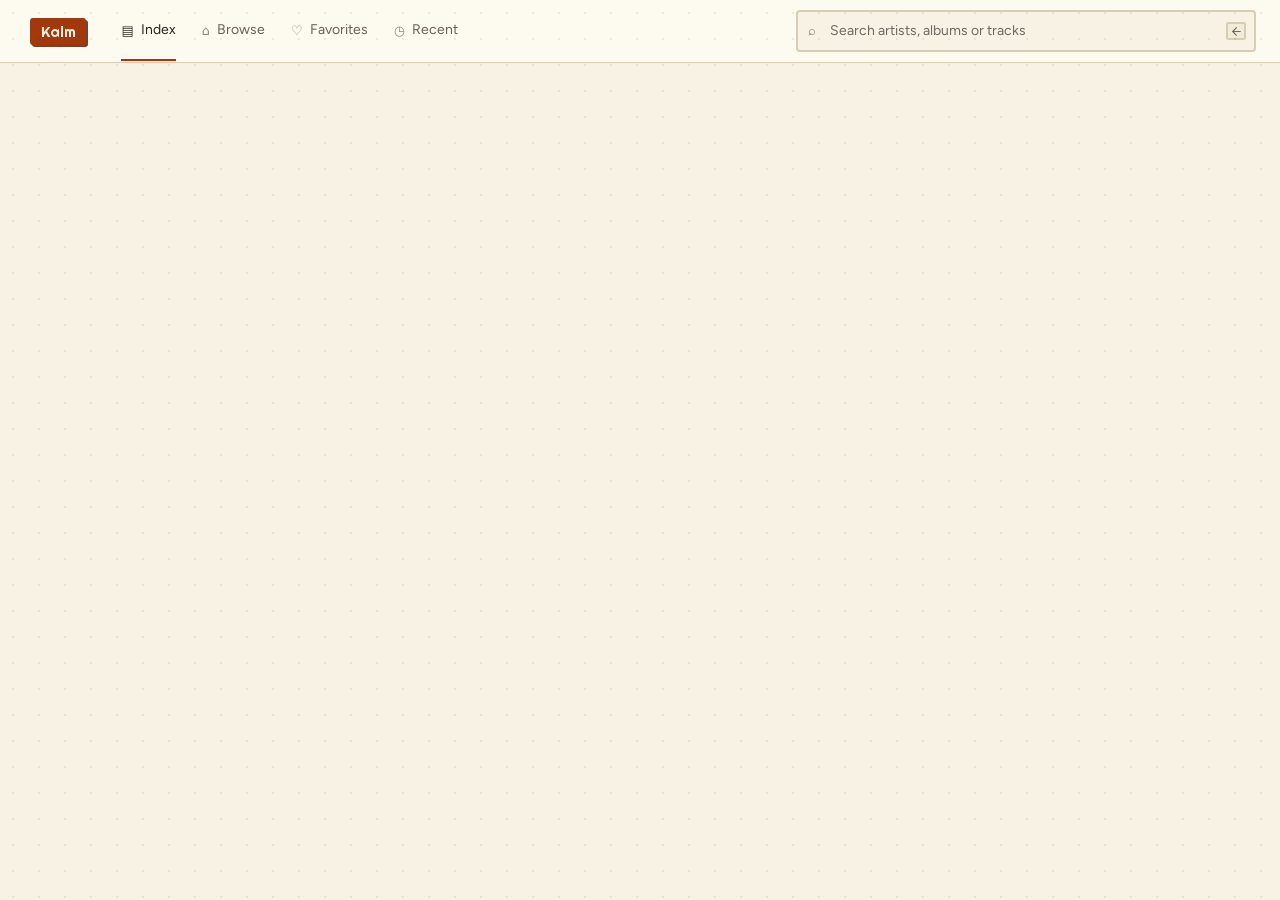
==== commit f3268d66: "feat: one box for the whole Kalm wordmark, pressable and staggered Was a 27x27 accent tile holding "" ====
--- a/index.html
+++ b/index.html
@@ -27,8 +27,20 @@
   </head>
   <body>
     <header class="topbar">
+      <!-- The whole name in one box. Was a 27x27 accent tile holding "K" beside a
+           sibling 20px wordmark, so two elements where there is now one.
+
+           aria-hidden because the button's own aria-label already carries the
+           name. Without it a screen reader announces K, a, l and m as four
+           separate items.
+
+           One span per letter, rather than a single text node, for two reasons:
+           the stagger needs per-letter boxes to animate, and the narrow-screen
+           fallback is then just .brand-l:nth-child(n+2) { display: none }. A
+           ::after content swap would have been tidier for the text, but it puts
+           the wordmark somewhere the animation cannot reach it. -->
       <button class="brand" id="brandHome" aria-label="Kalm — go to Discover">
-        <span class="brand-mark">K</span><span class="brand-name">kalm</span>
+        <span class="brand-mark" aria-hidden="true"><span class="brand-l">K</span><span class="brand-l">a</span><span class="brand-l">l</span><span class="brand-l">m</span></span>
       </button>
 
       <!-- Four peer destinations, so they read as peer tabs. Replaces the
--- a/styles.css
+++ b/styles.css
@@ -75,10 +75,6 @@
   --track-tight: 0.03em;
   --track-mid: 0.06em;
   --track-wide: 0.12em;
-  /* How long the album title waits before it starts typing. It has to outlast
-     the 320ms viewIn fade, or the whole run happens while the page is still
-     arriving and is never actually seen. */
-  --type-delay: 450ms;
   /* Retro shape. Controls go to pills and album artwork goes square: 70s record
      sleeves were square and the controls around them were not. Circles are left
      alone - a circular arrow or close button is a circle in every decade. */
@@ -262,24 +258,92 @@
 
 /* Brand sits inline with navigation now, so it needs no stacking of its own. */
 .brand {
-  display: flex; align-items: center; gap: 9px;
+  display: flex; align-items: center;
   flex: none;
   color: var(--ink-strong);
-  transition: opacity var(--dur-fast) var(--ease);
-}
-.brand:hover { opacity: 0.7; }
+  /* The focus ring belongs to the button rather than the box, because the box
+     translates on hover and a ring drawn on it would travel with it. */
+  border-radius: 3px;
+}
+.brand:focus-visible {
+  outline: 2px solid var(--accent);
+  outline-offset: 2px;
+}
+
+/* The whole name in one box, and pressable.
+
+   The press is the point rather than decoration. Hard offset shadows already
+   read as pressable on shelf art, cards and the toast, and the brand was the
+   one thing in that family that could not be pressed - which made it read as a
+   printed label rather than as the control it is. Now it moves under the hand.
+
+   The offset is 2px rather than the 3px --shadow carries, because .topbar has a
+   1px border-bottom immediately underneath and a 3px shadow butts into it.
+
+   .brand used to dim to opacity 0.7 on hover. That is gone: an opacity fade
+   fighting a translate reads as mush rather than as a single gesture.
+
+   Font size is 15px, down from the 20px the old standalone wordmark used. Four
+   characters inside a topbar-height box cannot be 20px, and Righteous is a
+   decorative face that thins out quickly - if this reads light in the specimen
+   pass, 14px is the next move and not a redesign. */
 .brand-mark {
-  width: 27px; height: 27px; flex: none;
-  display: grid; place-items: center;
+  display: flex; align-items: center;
+  padding: 6px 11px;
   background: var(--accent);
   color: var(--accent-ink);
   font-family: var(--font-display);
   font-weight: var(--display-weight);
-  font-size: 16px;
+  font-size: 15px;
   line-height: 1;
-  border-radius: 2px;
-}
-.brand-name { font-family: var(--font-display); font-size: 20px; font-weight: var(--display-weight); letter-spacing: -0.02em; }
+  letter-spacing: -0.01em;
+  border-radius: 3px;
+  box-shadow: 2px 2px 0 rgba(74, 42, 20, 0.85);
+  transition: transform var(--dur-fast) var(--ease-spring),
+              box-shadow var(--dur-fast) var(--ease-spring);
+}
+.brand:hover .brand-mark { transform: translate(2px, 2px); box-shadow: 0 0 0 rgba(74, 42, 20, 0); }
+.brand:active .brand-mark { transform: translate(3px, 3px); box-shadow: 0 0 0 rgba(74, 42, 20, 0); }
+
+/* One box per letter, so the stagger has something to animate. inline-block is
+   safe here even though it is banned for the album title: four fixed short
+   words in a shrink-to-fit box cannot wrap, so there is nothing to shred. */
+.brand-l {
+  display: inline-block;
+}
+
+/* The animation is OPT-IN, applied by primeBrandFlourish() in app.js only once
+   it knows the page is visible to animate it. That is the whole point of the
+   class rather than a convenience.
+
+   A fade starting at opacity 0 under a `both` fill pins the element at 0 even
+   when the animation never advances - `both` applies the backwards fill during
+   the delay regardless of whether time is running. Measured in a backgrounded
+   tab, where `currentTime` stayed at -1, all four letters sat at opacity 0: an
+   empty accent box where the logo should be. For page content that is an
+   unflushed animation. For a sticky topbar logo it reads as a broken site.
+
+   So the default state of .brand-l carries no animation, no fill and no base
+   opacity:0, and the letters are simply visible. `.brand-animate` is the only
+   thing that can hide them, and JS declines to add it when it cannot honour it. */
+/* `r.style.animation` reads back as an empty string here, and that is expected
+   rather than a fault: a shorthand containing var() is held pending substitution
+   and cannot be expanded at parse time, so CSSOM reports empty longhands. The
+   animation itself is fine - with the class applied, getAnimations() reports
+   animationName brandLtr on all four letters at delays 0/55/110/165ms. Read the
+   live computed style or the animation objects, not this property. */
+.brand-animate .brand-l {
+  animation: brandLtr var(--dur) var(--ease-soft) both;
+  animation-delay: calc(55ms * var(--i));
+}
+/* Indexed here rather than inline on the span, so the markup stays free of
+   presentation. */
+.brand-l:nth-child(1) { --i: 0; }
+.brand-l:nth-child(2) { --i: 1; }
+.brand-l:nth-child(3) { --i: 2; }
+.brand-l:nth-child(4) { --i: 3; }
+
+@keyframes brandLtr { from { opacity: 0; } to { opacity: 1; } }
 
 /* Three peer destinations read as peer tabs. The active tab's underline lands on
    the topbar's own bottom border, which is what distinguishes this from the
@@ -656,24 +720,42 @@
 
    The title types itself in one character at a time when an album opens.
 
-   The character spans MUST stay display:inline. Measured: at a 220px column a
-   48-character word wraps to 5 lines as inline-block spans but stays on 1 as
-   inline ones, because inline-block boxes are individually breakable. That
-   rules out the usual trick of using inline-block to animate characters — and
-   transforms do not apply to non-replaced inline elements anyway, so the
-   motion is opacity only. */
-/* No `opacity: 0` in the base rule on purpose. Hiding the characters and
-   revealing them with the animation means that if the animation never runs -
-   animations unsupported, or disabled - the album title stays invisible, which
-   is the worst possible failure for the largest text on the page. Instead the
-   0 comes from the keyframe's `from`, and `both` fill modes apply it during the
-   delay. No animation means no fill, so the spans sit at their natural opacity
-   of 1 and the title simply appears. */
-.album-title .tchar {
-  animation: typeChar var(--type-step) steps(1, end) both;
-  animation-delay: calc(var(--type-delay) + var(--type-step) * var(--i));
-}
-@keyframes typeChar { from { opacity: 0; } to { opacity: 1; } }
+   It is driven entirely by typeTitle() in app.js. This used to be a pure-CSS
+   reveal: one opacity-animated span per character, staggered by
+   animation-delay, with every span holding its layout space from t=0 so nothing
+   below it ever moved. That part worked and was verified. The caret did not,
+   and the caret is what you actually see.
+
+   The caret had to sit after the LAST span to stay in the text flow, which
+   pinned it to the right-hand edge of the finished title for the whole run
+   instead of letting it travel. Measured mid-run on "In Rainbows": at t=800ms
+   the visible characters ended at x=53 while the caret sat at x=172 - 119px to
+   the right of the character being typed. And for the 450ms before the first
+   character landed, the only thing on screen was a stray bar floating in the
+   title's future space.
+
+   A timer-driven reveal fixes that for free: typeTitle() inserts the caret
+   before each new character, so it always trails the typing head. Characters
+   are plain text nodes rather than one span apiece, so line breaking is ordinary
+   text breaking - the measurement that once forced those spans to stay
+   display:inline no longer constrains anything, because there are no boxes left
+   to make breakable.
+
+   The cost is accepted deliberately: the title grows as it types, so content
+   below shifts during the run. That is what a typewriter does, it is bounded by
+   the same ~2s cap, and the hero text column is a grid track with min-width:0,
+   so a long unbroken title cannot widen the layout.
+
+   The --type-step, --type-delay and --type-count tokens are gone with all this. */
+/* Solid, not blinking. A 75ms reveal window is far shorter than any blink
+   period, so a blinking caret would read as a bar travelling, which is what a
+   fast typist actually looks like. typeTitle() removes it when the run ends, so
+   it never blinks on for ever on a settled heading.
+
+   Still inline-block, and still the only box in the heading. That is safe: it is
+   a single box rather than one per character, so it cannot shred a long title the
+   way per-character inline-blocks did. */
+/* The per-character opacity animation is gone. See the note above. */
 
 /* One inline-block is safe: it is a single box, not one per character. It
    blinks only while the title is being typed, then goes away as the last
@@ -685,14 +767,7 @@
   margin-left: 0.04em;
   vertical-align: -0.06em;
   background: var(--accent);
-  animation: caretBlink 1s steps(1, end) infinite, caretGone 0.01s linear forwards;
-  /* Blink from the moment typing starts; go away the moment it ends. Both
-     delays straddle the run rather than sitting at the end of it. */
-  animation-delay: var(--type-delay),
-                   calc(var(--type-delay) + var(--type-step) * var(--type-count));
-}
-@keyframes caretGone { to { opacity: 0; } }
-@keyframes caretBlink { 0%, 49% { opacity: 1; } 50%, 100% { opacity: 0; } }
+}
 .album-artist {
   display: inline-block; margin: 0 0 22px; padding: 0;
   font-family: var(--font-display);
@@ -1195,11 +1270,21 @@
      out position instead of sliding to it. It has to read --vinyl-out rather
      than a literal, or this would drag the disc back to the full slide and undo
      the trim. */
-  /* The per-character animation is already flattened by the global duration
-     override above, which leaves the title fully visible with no motion - the
-     right outcome. The caret is a separate infinite animation, so it is the
-     one thing here that has to be switched off explicitly. */
+  /* The typewriter no longer needs flattening here. It was never a CSS
+     animation - typeTitle() checks prefers-reduced-motion itself and returns
+     with the heading left as fully rendered, which is the right outcome and no
+     longer depends on the global duration override above.
+
+     This rule is belt and braces for one edge case: if reduced motion is switched
+     on part-way through a run, the timer chain already in flight is not cancelled
+     and could leave the caret on a heading that is now supposed to be static. */
   .type-caret { display: none !important; }
+  /* The brand press. Its box-shadow already collapses under the global override
+     above only if it is a transition, and it is - but the translate is not an
+     animation and survives untouched, so the box would slide on hover with no
+     shadow to press against and no spring to land it. Both properties go. */
+  .brand-mark { transition: none !important; }
+  .brand:hover .brand-mark, .brand:active .brand-mark { transform: none !important; box-shadow: 2px 2px 0 rgba(74, 42, 20, 0.85) !important; }
   .vinyl { transition: none !important; transform: translateX(var(--vinyl-out)) !important; }
   /* The two animated full-viewport grain layers this used to disable are gone —
      page texture is a static ruled grid now, so there is no ambient animation
@@ -1232,7 +1317,10 @@
   /* The hero stacks, so the text sits below the cover and there is nothing to
      the right of the sleeve to collide with. The disc gets its full slide back. */
   :root { --vinyl-out: -45%; }
-  .brand-name { display: none; }
+  /* Drop the wordmark to its initial, but keep the box: the letter is a child
+     now, so this cannot be `display: none` on .brand-name any more - that would
+     have left an empty accent box where the logo should be. */
+  .brand-l:nth-child(n+2) { display: none; }
   .album-hero, .artist-hero { grid-template-columns: 1fr; }
   .album-hero > .album-art, .album-hero > .art-placeholder, .album-hero .cover-expand, .album-hero .hero-cover { width: 100%; max-width: 300px; }
   .artist-hero > .artist-photo, .artist-hero > .art-placeholder { width: 140px; }
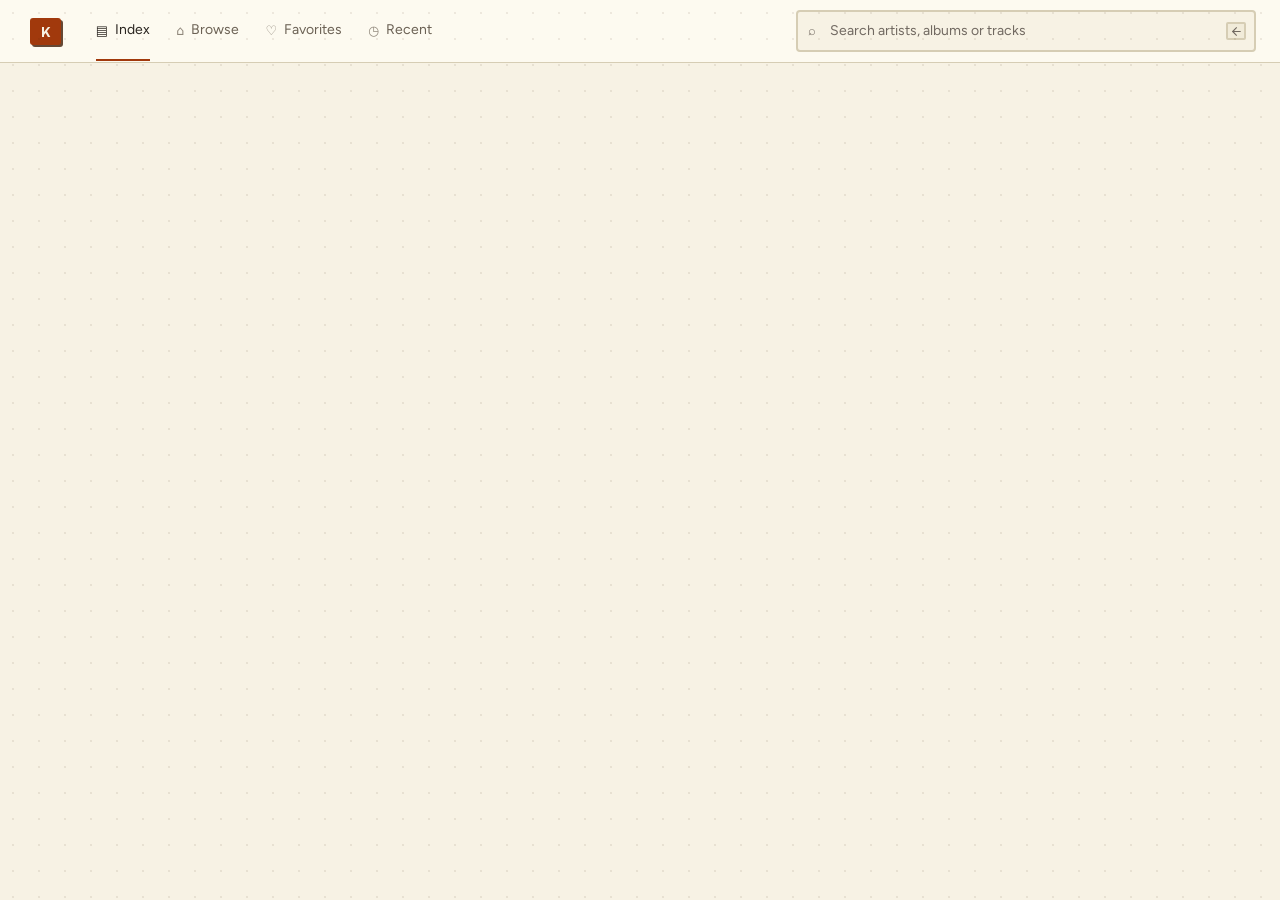
==== commit f45411e2: "fix: brand reveal is now a typewriter - hover on K types "Kalm" The CSS-width approaches all failed." ====
--- a/index.html
+++ b/index.html
@@ -34,13 +34,16 @@
            name. Without it a screen reader announces K, a, l and m as four
            separate items.
 
-           One span per letter, rather than a single text node, for two reasons:
-           the stagger needs per-letter boxes to animate, and the narrow-screen
-           fallback is then just .brand-l:nth-child(n+2) { display: none }. A
-           ::after content swap would have been tidier for the text, but it puts
-           the wordmark somewhere the animation cannot reach it. -->
+           Single text node rather than one span per letter. The reveal is driven
+           from JS now (brandTypewriter in app.js), so the per-letter boxes and
+           the narrow-screen :nth-child fallback are no longer needed. The
+           accessible name comes from the button's aria-label. -->
+      <!-- The mark starts at "K" and types "Kalm" on hover (see brandTypewriter
+           in app.js). aria-hidden because the button's own aria-label already
+           carries the name; without it a screen reader would announce K, a, l
+           and m as four separate items. -->
       <button class="brand" id="brandHome" aria-label="Kalm — go to Discover">
-        <span class="brand-mark" aria-hidden="true"><span class="brand-l">K</span><span class="brand-l">a</span><span class="brand-l">l</span><span class="brand-l">m</span></span>
+        <span class="brand-mark" aria-hidden="true">K</span>
       </button>
 
       <!-- Four peer destinations, so they read as peer tabs. Replaces the
--- a/styles.css
+++ b/styles.css
@@ -262,7 +262,7 @@
   flex: none;
   color: var(--ink-strong);
   /* The focus ring belongs to the button rather than the box, because the box
-     translates on hover and a ring drawn on it would travel with it. */
+     translates on press and a ring drawn on it would travel with it. */
   border-radius: 3px;
 }
 .brand:focus-visible {
@@ -270,7 +270,14 @@
   outline-offset: 2px;
 }
 
-/* The whole name in one box, and pressable.
+/* The whole name in one box, and pressable. The box sizes to its content - there
+   is no reserved slot and no width animation. The reveal is handled in JS
+   (brandTypewriter in app.js): the mark starts at "K" and types "Kalm" one
+   character at a time on hover, collapsing back to "K" on mouse leave. That
+   replaces every CSS-width approach tried so far, all of which had a failure
+   mode: flexbox min-width:auto blocked the collapse, max-width transitions on
+   flex containers stalled, and growing a box under a stationary pointer dropped
+   :hover and snapped it shut.
 
    The press is the point rather than decoration. Hard offset shadows already
    read as pressable on shelf art, cards and the toast, and the brand was the
@@ -285,10 +292,10 @@
 
    Font size is 15px, down from the 20px the old standalone wordmark used. Four
    characters inside a topbar-height box cannot be 20px, and Righteous is a
-   decorative face that thins out quickly - if this reads light in the specimen
-   pass, 14px is the next move and not a redesign. */
+   decorative face that thins out quickly - if this reads light, 14px is the next
+   move and not a redesign. */
 .brand-mark {
-  display: flex; align-items: center;
+  display: inline-block;
   padding: 6px 11px;
   background: var(--accent);
   color: var(--accent-ink);
@@ -302,48 +309,7 @@
   transition: transform var(--dur-fast) var(--ease-spring),
               box-shadow var(--dur-fast) var(--ease-spring);
 }
-.brand:hover .brand-mark { transform: translate(2px, 2px); box-shadow: 0 0 0 rgba(74, 42, 20, 0); }
 .brand:active .brand-mark { transform: translate(3px, 3px); box-shadow: 0 0 0 rgba(74, 42, 20, 0); }
-
-/* One box per letter, so the stagger has something to animate. inline-block is
-   safe here even though it is banned for the album title: four fixed short
-   words in a shrink-to-fit box cannot wrap, so there is nothing to shred. */
-.brand-l {
-  display: inline-block;
-}
-
-/* The animation is OPT-IN, applied by primeBrandFlourish() in app.js only once
-   it knows the page is visible to animate it. That is the whole point of the
-   class rather than a convenience.
-
-   A fade starting at opacity 0 under a `both` fill pins the element at 0 even
-   when the animation never advances - `both` applies the backwards fill during
-   the delay regardless of whether time is running. Measured in a backgrounded
-   tab, where `currentTime` stayed at -1, all four letters sat at opacity 0: an
-   empty accent box where the logo should be. For page content that is an
-   unflushed animation. For a sticky topbar logo it reads as a broken site.
-
-   So the default state of .brand-l carries no animation, no fill and no base
-   opacity:0, and the letters are simply visible. `.brand-animate` is the only
-   thing that can hide them, and JS declines to add it when it cannot honour it. */
-/* `r.style.animation` reads back as an empty string here, and that is expected
-   rather than a fault: a shorthand containing var() is held pending substitution
-   and cannot be expanded at parse time, so CSSOM reports empty longhands. The
-   animation itself is fine - with the class applied, getAnimations() reports
-   animationName brandLtr on all four letters at delays 0/55/110/165ms. Read the
-   live computed style or the animation objects, not this property. */
-.brand-animate .brand-l {
-  animation: brandLtr var(--dur) var(--ease-soft) both;
-  animation-delay: calc(55ms * var(--i));
-}
-/* Indexed here rather than inline on the span, so the markup stays free of
-   presentation. */
-.brand-l:nth-child(1) { --i: 0; }
-.brand-l:nth-child(2) { --i: 1; }
-.brand-l:nth-child(3) { --i: 2; }
-.brand-l:nth-child(4) { --i: 3; }
-
-@keyframes brandLtr { from { opacity: 0; } to { opacity: 1; } }
 
 /* Three peer destinations read as peer tabs. The active tab's underline lands on
    the topbar's own bottom border, which is what distinguishes this from the
@@ -1279,12 +1245,16 @@
      on part-way through a run, the timer chain already in flight is not cancelled
      and could leave the caret on a heading that is now supposed to be static. */
   .type-caret { display: none !important; }
-  /* The brand press. Its box-shadow already collapses under the global override
-     above only if it is a transition, and it is - but the translate is not an
-     animation and survives untouched, so the box would slide on hover with no
-     shadow to press against and no spring to land it. Both properties go. */
+  /* The brand. Its transitions are already flattened to 0.001ms by the global
+     override above, which is the right outcome here: the box snaps open on hover
+     and snaps shut on leave with no interpolation. That is preferable to
+     suppressing the reveal outright, since the name would otherwise be
+     unreachable for anyone who only has hover to reveal it. The :active
+     transform is not an animation and would survive, so it is pinned back to the
+     resting position and given its shadow again - a press with no shadow is
+     just a box that jumped. */
   .brand-mark { transition: none !important; }
-  .brand:hover .brand-mark, .brand:active .brand-mark { transform: none !important; box-shadow: 2px 2px 0 rgba(74, 42, 20, 0.85) !important; }
+  .brand:active .brand-mark { transform: none !important; box-shadow: 2px 2px 0 rgba(74, 42, 20, 0.85) !important; }
   .vinyl { transition: none !important; transform: translateX(var(--vinyl-out)) !important; }
   /* The two animated full-viewport grain layers this used to disable are gone —
      page texture is a static ruled grid now, so there is no ambient animation
@@ -1317,10 +1287,9 @@
   /* The hero stacks, so the text sits below the cover and there is nothing to
      the right of the sleeve to collide with. The disc gets its full slide back. */
   :root { --vinyl-out: -45%; }
-  /* Drop the wordmark to its initial, but keep the box: the letter is a child
-     now, so this cannot be `display: none` on .brand-name any more - that would
-     have left an empty accent box where the logo should be. */
-  .brand-l:nth-child(n+2) { display: none; }
+  /* No brand rule here. The box used to drop to "K" below 720px, but it now rests
+     at "K" everywhere and opens on hover, so a breakpoint would be a second and
+     contradictory way to say the same thing. */
   .album-hero, .artist-hero { grid-template-columns: 1fr; }
   .album-hero > .album-art, .album-hero > .art-placeholder, .album-hero .cover-expand, .album-hero .hero-cover { width: 100%; max-width: 300px; }
   .artist-hero > .artist-photo, .artist-hero > .art-placeholder { width: 140px; }
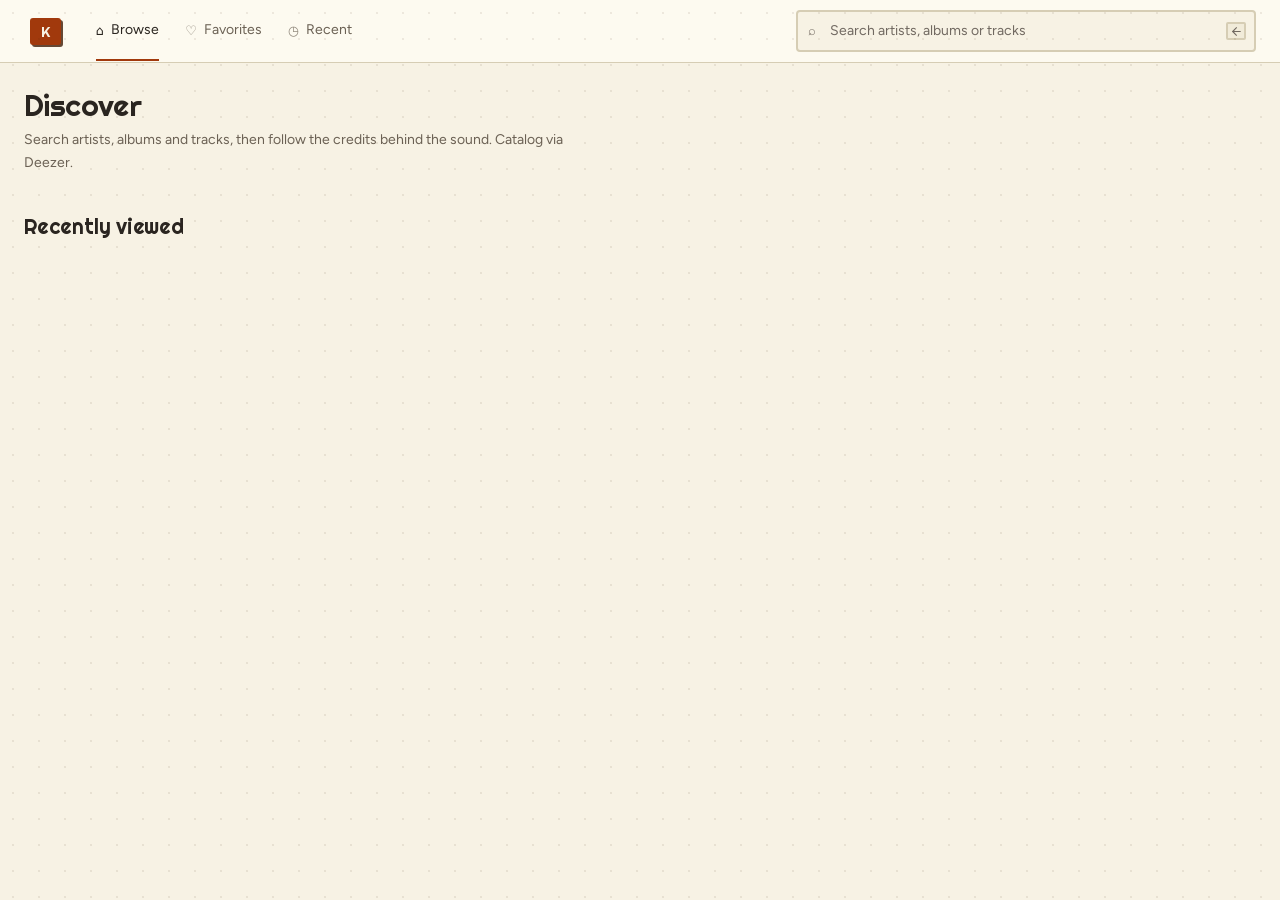
==== commit f008a67d: "﻿feat: drop the Index page; Browse leads The A-Z catalogue read as a separate page rather than the c" ====
--- a/index.html
+++ b/index.html
@@ -51,8 +51,7 @@
            the album grid a column of artwork. Index leads: the catalogue is
            the front door, Browse (the old Discover carousels) is one tab in. -->
       <nav class="nav-tabs" id="navTabs" aria-label="Primary">
-        <button class="nav-tab" data-view="index" aria-current="true"><span class="nav-icon" aria-hidden="true">▤</span><span class="nav-label">Index</span></button>
-        <button class="nav-tab" data-view="discover"><span class="nav-icon" aria-hidden="true">⌂</span><span class="nav-label">Browse</span></button>
+        <button class="nav-tab" data-view="discover" aria-current="true"><span class="nav-icon" aria-hidden="true">⌂</span><span class="nav-label">Browse</span></button>
         <button class="nav-tab" data-view="favorites"><span class="nav-icon" aria-hidden="true">♡</span><span class="nav-label">Favorites</span></button>
         <button class="nav-tab" data-view="recent"><span class="nav-icon" aria-hidden="true">◷</span><span class="nav-label">Recent</span></button>
       </nav>
@@ -69,8 +68,7 @@
     </header>
 
     <main class="main-content">
-        <section id="indexView" class="view active-view"><div class="page" id="indexPage"></div></section>
-  <section id="discoverView" class="view">
+  <section id="discoverView" class="view active-view">
           <div class="page">
             <div class="page-heading">
               <h1>Discover</h1>
--- a/styles.css
+++ b/styles.css
@@ -851,98 +851,6 @@
 .disco-name { font-family: var(--font-display); font-size: 14.5px; font-weight: var(--display-weight); color: var(--ink-strong); white-space: nowrap; overflow: hidden; text-overflow: ellipsis; min-width: 0; }
 .disco-meta { display: block; margin-top: 3px; font-family: var(--font-mono); font-weight: var(--mono-weight); font-size: 10.5px; letter-spacing: var(--track-tight); text-transform: uppercase; color: var(--faint); white-space: nowrap; overflow: hidden; text-overflow: ellipsis; }
 
-/* ============================================================ the catalogue
-
-   A grid of columns rather than cards. The column widths are fixed fractions
-   so every row's title starts at the same x, which is what makes a list
-   scannable in a way a grid of square tiles never is. */
-
-.index-head, .index-row {
-  display: grid;
-  grid-template-columns: 108px 44px minmax(0, 2.2fr) minmax(0, 1.4fr) 52px minmax(0, 0.9fr);
-  align-items: center;
-  gap: 14px;
-}
-.index-head {
-  padding: 0 10px 8px;
-  border-bottom: 1px solid var(--line);
-  font-family: var(--font-mono);
-  font-weight: var(--mono-weight);
-  font-size: 10.5px;
-  letter-spacing: var(--track-mid);
-  text-transform: uppercase;
-  color: var(--faint);
-}
-.index-list { border-bottom: 1px solid var(--line); }
-.index-row {
-  padding: 7px 10px;
-  border-bottom: 1px solid var(--line);
-  cursor: pointer;
-  transition: background-color var(--dur-fast) var(--ease-soft);
-}
-.index-row:last-child { border-bottom: 0; }
-.index-row:hover { background: var(--surface-2); }
-.index-row:focus-visible { outline: 2px solid var(--accent); outline-offset: -2px; border-radius: 0; }
-/* A saved record is marked in the number, which is the one column a reader
-   scans first and costs nothing visually. */
-.index-row.is-saved .index-no { color: var(--accent); }
-
-.index-no {
-  font-family: var(--font-mono);
-  font-weight: var(--mono-weight);
-  font-size: 11px;
-  letter-spacing: var(--track-tight);
-  color: var(--faint);
-  font-variant-numeric: tabular-nums;
-  white-space: nowrap; overflow: hidden; text-overflow: ellipsis;
-}
-.index-thumb { display: block; width: 44px; }
-.index-art { width: 44px; height: 44px; object-fit: cover; border-radius: var(--radius-art); background: var(--surface-2); }
-.index-title {
-  font-family: var(--font-display);
-  font-size: 15px;
-  font-weight: var(--display-weight);
-  color: var(--ink-strong);
-  white-space: nowrap; overflow: hidden; text-overflow: ellipsis;
-}
-/* The artist is a real button, so the row cannot itself be a button: a row is
-   role="link" with two tab stops rather than a control nested in a control. */
-.index-artist {
-  justify-self: start;
-  max-width: 100%;
-  font-family: var(--font-body);
-  font-size: 13.5px;
-  color: var(--muted);
-  background: none; border: 0; padding: 0;
-  text-align: left;
-  white-space: nowrap; overflow: hidden; text-overflow: ellipsis;
-  cursor: pointer;
-}
-.index-artist:hover { color: var(--accent); text-decoration: underline; text-underline-offset: 3px; }
-.index-artist.is-empty { color: var(--faint); cursor: default; }
-.index-year, .index-format {
-  font-family: var(--font-mono);
-  font-weight: var(--mono-weight);
-  font-size: 10.5px;
-  letter-spacing: var(--track-tight);
-  color: var(--muted);
-  font-variant-numeric: tabular-nums;
-  white-space: nowrap; overflow: hidden; text-overflow: ellipsis;
-}
-
-/* Narrower, the row is mostly chrome, so the catalogue number and format fold
-   away and leave the title. */
-@media (max-width: 1000px) {
-  .index-head, .index-row { grid-template-columns: 40px minmax(0, 1fr) minmax(0, 0.8fr); gap: 12px; }
-  .index-head .index-no, .index-row .index-no,
-  .index-head .index-format, .index-row .index-format,
-  .index-head .index-year, .index-row .index-year { display: none; }
-}
-@media (max-width: 720px) {
-  .index-head, .index-row { grid-template-columns: 40px minmax(0, 1fr); }
-  .index-head .index-artist, .index-row .index-artist { display: none; }
-}
-
 /* ========================================================= discover rows */
 .shelf { margin: 36px 0 8px; }
 .shelf-head { display: flex; align-items: baseline; justify-content: space-between; gap: 14px; margin-bottom: 14px; }
@@ -1301,4 +1209,4 @@
   .result-row .result-kind, .result-row .result-meta { display: none; }
   .topbar { padding: 10px 16px; gap: 12px; }
   .page-heading h1 { font-size: 24px; }
-}+}
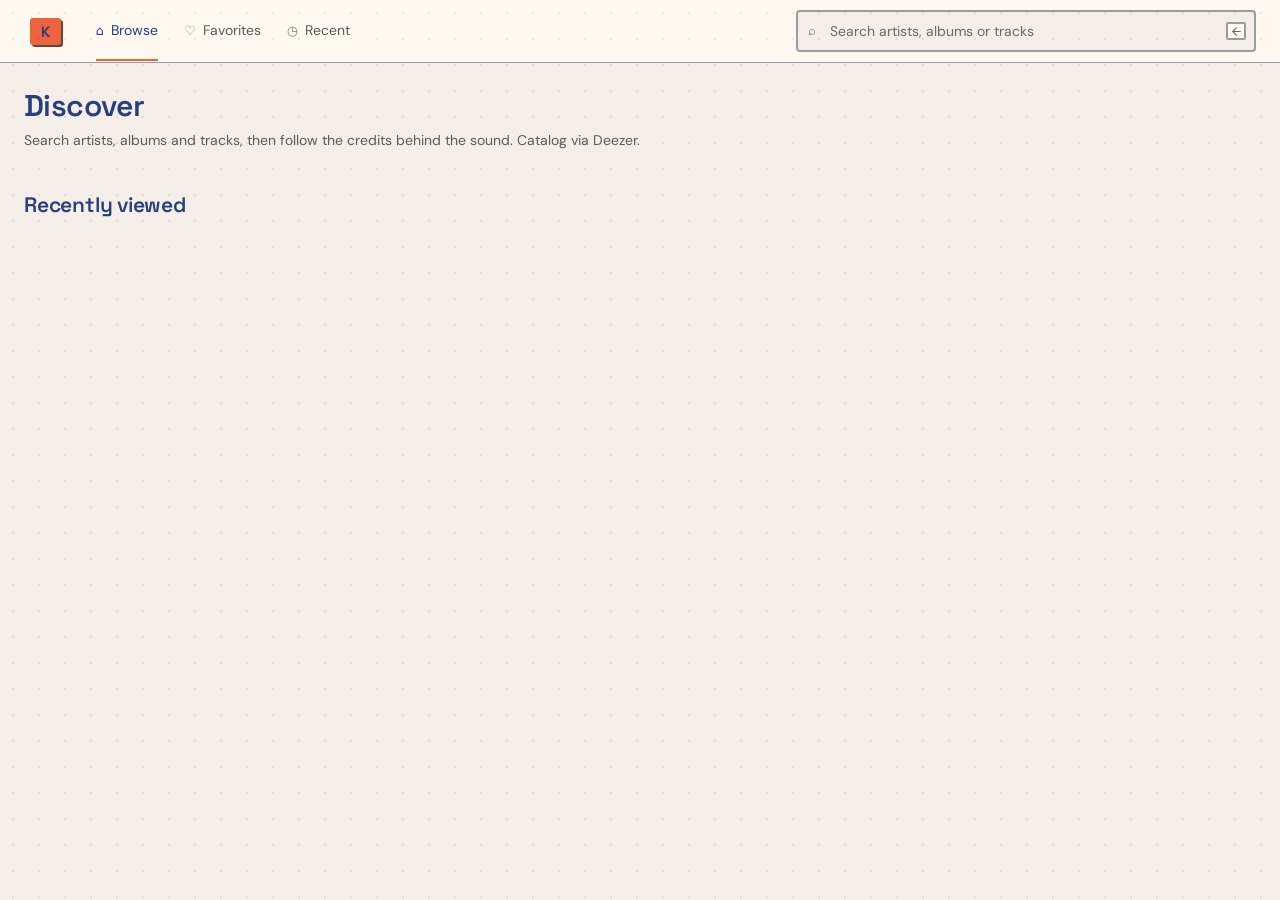
==== commit e5a3b0f4: "﻿feat: replace design tokens with finalized "Warm Paper" system A. COLOURS   --bg: #F3EEE7; --surfac" ====
--- a/index.html
+++ b/index.html
@@ -22,7 +22,7 @@
            after   Figtree + Azeret               121.7 KB
          Figtree's 70.6 KB includes the italic, which is needed because
          .artist-aliases and .empty set font-style: italic. -->
-    <link href="https://fonts.googleapis.com/css2?family=Azeret+Mono:wght@400;500&family=Figtree:ital,wght@0,400;0,500;0,600;1,400&family=Righteous&display=swap" rel="stylesheet" />
+    <link href="https://fonts.googleapis.com/css2?family=Azeret+Mono:wght@400;500&family=DM+Sans:wght@400;500&family=Space+Grotesk:wght@600;800&display=swap" rel="stylesheet" />
     <link rel="stylesheet" href="styles.css" />
   </head>
   <body>
@@ -78,7 +78,9 @@
             <div class="section-heading" id="recentHeading" hidden>
               <div><h2>Recently viewed</h2></div>
             </div>
-            <div class="album-grid" id="recentAlbums"></div>
+            <!-- Bento grid for the recently viewed albums. .album-grid is kept
+                 for the collection view, which is untouched. -->
+            <div class="album-grid discover-bento" id="recentAlbums"></div>
 
             <div id="discoverRows"></div>
           </div>
--- a/styles.css
+++ b/styles.css
@@ -22,22 +22,23 @@
    measured 3.76:1 on --surface-2, and .result-row:hover paints that surface
    underneath accent-coloured type. */
 :root {
-  --bg: #f7f2e4;
-  --surface: #fdfaf0;
-  --surface-2: #f1ebd9;
-  --surface-3: #e7e0cb;
-  --surface-4: #dcd4bc;
-  --ink: #4a4238;
-  --ink-strong: #2a2520;
-  --muted: #6b6154;
+  --bg: #F3EEE7;
+  --surface: #FDF8F0;
+  --surface-2: #FDF8F0;
+  --surface-3: #E5D6BC;
+  --surface-4: #DCD4BC;
+  --ink: #414141;
+  --ink-strong: #283F7D;
+  --muted: #5B5B5B;
   /* --faint carries every micro-label, so it must clear 4.5:1 on --bg AND on
      every surface above it, not just the page. It is the binding constraint in
      the palette's own mid-greys do not clear it. */
   --faint: #716961;
-  --line: #d6cdb4;
+  --line: #9C9C9C;
   /* Solved, not the palette's #68BA7F: see the header note. */
-  --accent: #a1390c;
-  --accent-ink: #f7f2e4;
+  --accent: #EC633D;
+  --accent-ink: #283F7D;
+  --accent-alt: #3B60C5;
   /* Retro sunset supplies two more colours, but they are FILLS and never text:
      mustard fails on a light ground at 1.33:1, and the palette's teal carries
      neither light nor dark text (4.10 and 3.55). Darkened 20% teal takes the
@@ -48,11 +49,11 @@
   /* Glyphs that sit on a near-black scrim — play button, close, toast. These
      cannot follow --ink-strong, which is dark here and would
      vanish against a black overlay. */
-  --on-scrim: #fdfaf0;
+  --on-scrim: #FDF8F0;
   /* Hard shadows, zero blur. This is the single strongest retro signal, and it
      costs nothing in layout - a blurred shadow was purely decorative while an
      offset one reads as a solid printed shape. */
-  --shadow: 3px 3px 0 rgba(74, 42, 20, 0.85);
+  --shadow: 4px 4px 0 rgba(40, 63, 125, 0.15);
   --shadow-lift: 6px 6px 0 var(--accent);
   /* Page texture is a ruled grid rather than film grain. A catalogue of
      records is a grid of things, and ruling reads as index; noise read as
@@ -60,15 +61,15 @@
      layers that were the most expensive thing in the app. */
   --grid-size: 26px;
   --grid-line: rgba(74, 42, 20, 0.085);
-  --ease: cubic-bezier(0.22, 0.61, 0.24, 1);
-  --ease-soft: cubic-bezier(0.4, 0, 0.2, 1);
+  --ease: cubic-bezier(0.23, 1, 0.32, 1);
+  --ease-soft: cubic-bezier(0.23, 1, 0.32, 1);
   /* Overshoots past its target and settles back. Used for anything that
      arrives rather than departs — lifts, reveals, the cover dialog. Not used
      for the vinyl slide, which should stay linear-feeling and predictable. */
-  --ease-spring: cubic-bezier(0.275, 0.6, 0.16, 1.24);
-  --dur: 0.32s;
-  --dur-fast: 0.18s;
-  --dur-spring: 0.62s;
+  --ease-spring: cubic-bezier(0.23, 1, 0.32, 1);
+  --dur: 0.28s;
+  --dur-fast: 0.14s;
+  --dur-spring: 0.32s;
   /* Letter-spacing was eight values between 0.04em and 0.14em, which read as
      over-tracked signage rather than as labels. Three tiers now. Eyebrows stay
      wide because at 10px anything tighter sets solid. */
@@ -91,7 +92,7 @@
      would synthesise a fake oblique. Only 400/500/600 are requested: the
      stylesheet uses 600 nineteen times, 500 and 400 once each, and nothing
      uses 300 or 700. */
-  --display-weight: 400;
+  --display-weight: 600;
   /* Righteous for display, Figtree for body. Righteous is a groovy rounded
      face, which is the retro register, and it is METRICALLY IDENTICAL to the
      Figtree it replaces: measured at 1.01x on both the 42px hero case and the
@@ -102,8 +103,8 @@
      That is why --display-weight exists: asking for 600 would be synthesised
      faux bold. Figtree stays in the stack as a fallback so a failed load lands
      on real 600 rather than a fake one. */
-  --font-display: 'Righteous', 'Figtree', system-ui, sans-serif;
-  --font-body: 'Figtree', system-ui, sans-serif;
+  --font-display: 'Space Grotesk', system-ui, sans-serif;
+  --font-body: 'DM Sans', system-ui, sans-serif;
   --font-mono: 'Azeret Mono', 'Courier New', monospace;
   /* One token because the mono labels are a single role at a single weight.
      Space Mono shipped only 400 and 700, which forced this to 700 and made the
@@ -471,6 +472,17 @@
 
 /* ============================================================== card grids */
 .album-grid { display: grid; grid-template-columns: repeat(auto-fill, minmax(152px, 1fr)); gap: 24px 18px; }
+
+/* Discover view as a bento grid. Only affects #recentAlbums (which carries
+   .discover-bento); .album-grid alone (collection view) is untouched. */
+.discover-bento {
+  display: grid;
+  grid-template-columns: repeat(12, 1fr);
+  gap: 16px;
+}
+.discover-bento .bento-tile { min-width: 0; }
+.discover-bento .bento-wide { grid-column: span 6; }
+.discover-bento .bento-tile:not(.bento-wide) { grid-column: span 3; }
 /* A <button> now, so it has to lay out as a block card again. */
 .album-card {
   display: block;
@@ -1177,6 +1189,9 @@
   .nav-label { display: none; }
   .nav-tab { padding: 7px 9px 9px; }
   .nav-tab.active::after { left: 9px; right: 9px; }
+  .discover-bento { grid-template-columns: repeat(8, 1fr); }
+  .discover-bento .bento-wide { grid-column: span 4; }
+  .discover-bento .bento-tile:not(.bento-wide) { grid-column: span 4; }
 }
 
 @media (max-width: 1000px) {
@@ -1203,6 +1218,8 @@
   .artist-hero > .artist-photo, .artist-hero > .art-placeholder { width: 140px; }
   .topbar-search kbd { display: none; }
   .album-grid { grid-template-columns: repeat(auto-fill, minmax(126px, 1fr)); gap: 20px 14px; }
+  .discover-bento { grid-template-columns: repeat(4, 1fr); gap: 12px; }
+  .discover-bento .bento-tile { grid-column: span 4; }
   .disco-grid { grid-template-columns: repeat(auto-fill, minmax(142px, 1fr)); }
   .page { padding: 18px 16px 60px; }
   .result-row { grid-template-columns: 44px minmax(0, 1fr); }
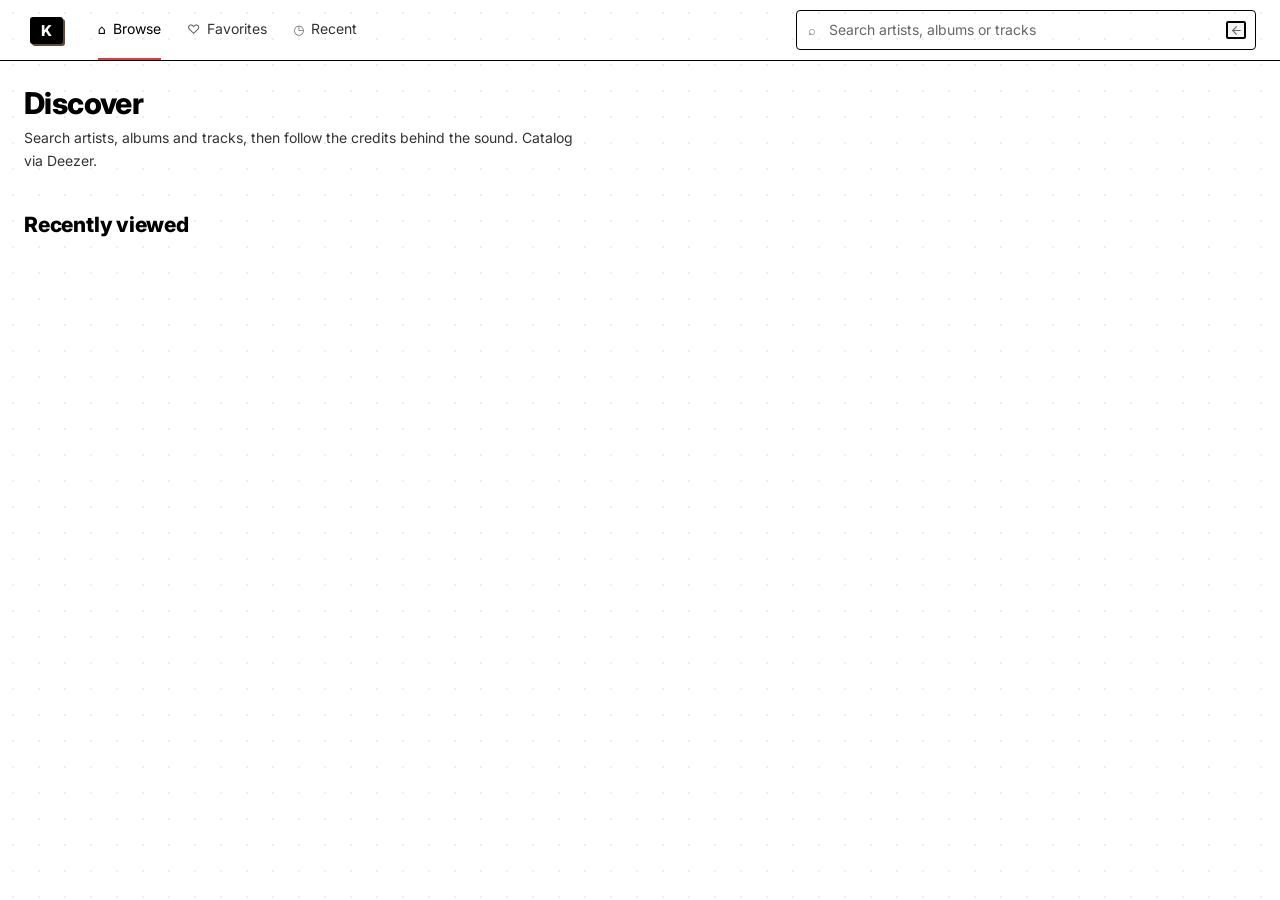
==== commit dd39fac7: "﻿feat: replace design tokens with "Swiss Grid / Brutalist" theme A. COLOURS: white ground and surfac" ====
--- a/index.html
+++ b/index.html
@@ -22,7 +22,7 @@
            after   Figtree + Azeret               121.7 KB
          Figtree's 70.6 KB includes the italic, which is needed because
          .artist-aliases and .empty set font-style: italic. -->
-    <link href="https://fonts.googleapis.com/css2?family=Azeret+Mono:wght@400;500&family=DM+Sans:wght@400;500&family=Space+Grotesk:wght@600;800&display=swap" rel="stylesheet" />
+    <link href="https://fonts.googleapis.com/css2?family=Azeret+Mono:wght@400;500&family=Inter:wght@400;500;600;700;800&display=swap" rel="stylesheet" />
     <link rel="stylesheet" href="styles.css" />
   </head>
   <body>
--- a/styles.css
+++ b/styles.css
@@ -22,23 +22,23 @@
    measured 3.76:1 on --surface-2, and .result-row:hover paints that surface
    underneath accent-coloured type. */
 :root {
-  --bg: #F3EEE7;
-  --surface: #FDF8F0;
-  --surface-2: #FDF8F0;
-  --surface-3: #E5D6BC;
-  --surface-4: #DCD4BC;
-  --ink: #414141;
-  --ink-strong: #283F7D;
-  --muted: #5B5B5B;
+  --bg: #FFFFFF;
+  --surface: #FFFFFF;
+  --surface-2: #F4F4F4;
+  --surface-3: #E0E0E0;
+  --surface-4: #CCCCCC;
+  --ink: #000000;
+  --ink-strong: #000000;
+  --muted: #333333;
   /* --faint carries every micro-label, so it must clear 4.5:1 on --bg AND on
      every surface above it, not just the page. It is the binding constraint in
      the palette's own mid-greys do not clear it. */
-  --faint: #716961;
-  --line: #9C9C9C;
+  --faint: #666666;
+  --line: #000000;
   /* Solved, not the palette's #68BA7F: see the header note. */
-  --accent: #EC633D;
-  --accent-ink: #283F7D;
-  --accent-alt: #3B60C5;
+  --accent: #E63946;
+  --accent-ink: #FFFFFF;
+  --accent-alt: #000000;
   /* Retro sunset supplies two more colours, but they are FILLS and never text:
      mustard fails on a light ground at 1.33:1, and the palette's teal carries
      neither light nor dark text (4.10 and 3.55). Darkened 20% teal takes the
@@ -49,12 +49,12 @@
   /* Glyphs that sit on a near-black scrim — play button, close, toast. These
      cannot follow --ink-strong, which is dark here and would
      vanish against a black overlay. */
-  --on-scrim: #FDF8F0;
+  --on-scrim: #FFFFFF;
   /* Hard shadows, zero blur. This is the single strongest retro signal, and it
      costs nothing in layout - a blurred shadow was purely decorative while an
      offset one reads as a solid printed shape. */
-  --shadow: 4px 4px 0 rgba(40, 63, 125, 0.15);
-  --shadow-lift: 6px 6px 0 var(--accent);
+  --shadow: 4px 4px 0 #000000;
+  --shadow-lift: 6px 6px 0 #000000;
   /* Page texture is a ruled grid rather than film grain. A catalogue of
      records is a grid of things, and ruling reads as index; noise read as
      paper. It is static, which also retires two animated fixed full-viewport
@@ -79,9 +79,9 @@
   /* Retro shape. Controls go to pills and album artwork goes square: 70s record
      sleeves were square and the controls around them were not. Circles are left
      alone - a circular arrow or close button is a circle in every decade. */
-  --radius-control: 999px;
-  --radius-art: 0;   /* square sleeves, as they were printed */
-  --radius-surface: 4px;
+  --radius-control: 0px;
+  --radius-art: 0px;
+  --radius-surface: 0px;
   /* Display and body are the same face on purpose. Fraunces + Spectral cost
      131.5 KB of the Latin subset between them; Figtree does both roles in
      70.6 KB including the italic. Neither grotesque wraps wider than Fraunces
@@ -92,7 +92,7 @@
      would synthesise a fake oblique. Only 400/500/600 are requested: the
      stylesheet uses 600 nineteen times, 500 and 400 once each, and nothing
      uses 300 or 700. */
-  --display-weight: 600;
+  --display-weight: 800;
   /* Righteous for display, Figtree for body. Righteous is a groovy rounded
      face, which is the retro register, and it is METRICALLY IDENTICAL to the
      Figtree it replaces: measured at 1.01x on both the 42px hero case and the
@@ -103,9 +103,9 @@
      That is why --display-weight exists: asking for 600 would be synthesised
      faux bold. Figtree stays in the stack as a fallback so a failed load lands
      on real 600 rather than a fake one. */
-  --font-display: 'Space Grotesk', system-ui, sans-serif;
-  --font-body: 'DM Sans', system-ui, sans-serif;
-  --font-mono: 'Azeret Mono', 'Courier New', monospace;
+  --font-display: 'Inter', system-ui, sans-serif;
+  --font-body: 'Inter', system-ui, sans-serif;
+  --font-mono: 'Azeret Mono', monospace;
   /* One token because the mono labels are a single role at a single weight.
      Space Mono shipped only 400 and 700, which forced this to 700 and made the
      10.5px uppercase labels blunt; Azeret Mono has a real 500, so the labels get
@@ -187,7 +187,7 @@
 button, input { font: inherit; color: inherit; }
 button { cursor: pointer; border: 0; background: none; }
 img { display: block; max-width: 100%; }
-::selection { background: var(--accent); color: var(--accent-ink); }
+::selection { background: var(--accent-alt); color: var(--on-scrim); }
 
 * { scrollbar-width: thin; scrollbar-color: var(--surface-4) transparent; }
 *::-webkit-scrollbar { width: 10px; height: 10px; }
@@ -252,7 +252,7 @@
 .topbar {
   display: flex; align-items: center; gap: 18px;
   padding: 10px 24px;
-  background: var(--surface);
+  background: var(--bg);
   border-bottom: 1px solid var(--line);
   position: sticky; top: 0; z-index: 20;
 }
@@ -298,8 +298,8 @@
 .brand-mark {
   display: inline-block;
   padding: 6px 11px;
-  background: var(--accent);
-  color: var(--accent-ink);
+  background: var(--accent-alt);
+  color: var(--on-scrim);
   font-family: var(--font-display);
   font-weight: var(--display-weight);
   font-size: 15px;
@@ -326,7 +326,7 @@
   white-space: nowrap;
   transition: color var(--dur-fast) var(--ease-soft), background-color var(--dur-fast) var(--ease-soft);
 }
-.nav-tab:hover { color: var(--ink-strong); background: var(--surface-2); }
+.nav-tab:hover { color: var(--accent-alt); background: var(--surface-2); }
 .nav-tab.active { color: var(--ink-strong); }
 .nav-tab.active::after {
   content: '';
@@ -346,9 +346,9 @@
 }
 .topbar-search input {
   width: 100%;
-  background: var(--bg);
-  border: 2px solid var(--line);
-  border-radius: var(--radius-surface);
+  background: var(--surface);
+  border: 1px solid var(--line);
+  border-radius: 4px;
   padding: 8px 40px 8px 32px;
   font-family: var(--font-body);
   font-size: 14px;
@@ -431,7 +431,7 @@
   transition: background-color var(--dur-fast) var(--ease-soft), padding-left var(--dur-fast) var(--ease);
 }
 .result-row:hover { background: var(--surface); padding-left: 14px; }
-.result-row:hover .result-title { color: var(--accent); }
+.result-row:hover .result-title { color: var(--accent-alt); }
 .result-text { min-width: 0; }
 /* Now a <button> so results are reachable by keyboard; it needs to fill the
    text column and read as a heading, not a control. */
@@ -454,8 +454,8 @@
 .result-thumb.round { border-radius: 50%; }
 
 .inline-link { color: inherit; font: inherit; padding: 0; text-align: left; }
-.inline-link:hover { color: var(--accent); }
-.inline-link.strong { color: var(--accent); font-family: var(--font-display); font-weight: var(--display-weight); font-size: 16px; }
+.inline-link:hover { color: var(--accent-alt); }
+.inline-link.strong { color: var(--accent-alt); font-family: var(--font-display); font-weight: var(--display-weight); font-size: 16px; }
 
 /* ========================================================== artist banner */
 .artist-banner {
@@ -510,9 +510,35 @@
   color: var(--ink-strong);
   white-space: nowrap; overflow: hidden; text-overflow: ellipsis;
 }
-.album-card:hover .album-meta strong { color: var(--accent); }
+.album-card:hover .album-meta strong { color: var(--accent-alt); }
 .album-meta span { display: block; font-size: 13px; color: var(--muted); white-space: nowrap; overflow: hidden; text-overflow: ellipsis; }
 .album-card.is-loading .album-meta strong { color: var(--faint); }
+
+/* ---- discover card treatment --------------------------------------------
+   Scoped to .discover-bento on purpose: .album-card is shared with the
+   collection view, which this change must leave alone. The frame moves from
+   the artwork to the card, so the artwork inside carries no border or shadow
+   of its own - otherwise the two frames would stack. */
+.discover-bento .album-card {
+  border: 1px solid var(--line);
+  background: var(--surface);
+  box-shadow: var(--shadow);
+  transition: transform var(--dur-spring) var(--ease-spring),
+              border-color var(--dur-fast) var(--ease-soft),
+              box-shadow var(--dur) var(--ease);
+}
+.discover-bento .album-card:hover {
+  transform: translateY(-4px);
+  border-color: var(--accent);
+}
+/* Square corners, no frame of its own inside the card's frame. */
+.discover-bento .album-card .album-art {
+  border: 0;
+  box-shadow: none;
+  border-radius: 0;
+}
+/* The card lifts, not the artwork, so the two cannot move at once. */
+.discover-bento .album-card:hover .album-art { transform: none; box-shadow: none; }
 
 .art-placeholder {
   display: grid; place-items: center;
@@ -688,6 +714,7 @@
 .album-title {
   margin: 7px 0 5px;
   font-size: clamp(28px, 4vw, 42px);
+  font-family: var(--font-display);
   font-weight: var(--display-weight);
   color: var(--ink-strong);
   letter-spacing: -0.025em;
@@ -751,12 +778,12 @@
   font-family: var(--font-display);
   font-size: 18px;
   font-weight: 400;
-  color: var(--accent);
+  color: var(--accent-alt);
   transition: opacity var(--dur-fast) var(--ease-soft);
 }
 .album-artist:hover { opacity: 0.78; text-decoration: underline; text-underline-offset: 4px; }
 
-.fact-link { color: var(--accent); padding: 0; font: inherit; font-family: var(--font-display); }
+.fact-link { color: var(--accent-alt); padding: 0; font: inherit; font-family: var(--font-display); }
 
 .artist-hero { display: grid; grid-template-columns: 220px minmax(0, 1fr); gap: 34px; align-items: end; padding-bottom: 30px; border-bottom: 1px solid var(--line); }
 .artist-hero > .artist-photo, .artist-hero > .art-placeholder {
@@ -807,8 +834,8 @@
   font-size: 14px;
   font-weight: 500;
   border-radius: var(--radius-control);
-  background: var(--accent);
-  color: var(--accent-ink);
+  background: var(--accent-alt);
+  color: var(--on-scrim);
   transition: transform var(--dur-fast) var(--ease), filter var(--dur-fast) var(--ease-soft);
 }
 .action-button:hover { filter: brightness(1.08); transform: translateY(-1px); }
@@ -820,7 +847,10 @@
 .album-body section + section { margin-top: 36px; }
 .album-body h2 { margin: 0 0 14px; font-size: 21px; font-weight: var(--display-weight); color: var(--ink-strong); }
 
-.track-list { border-top: 1px solid var(--line); }
+.track-list {
+  border: 1px solid var(--line);
+  background: var(--surface);
+}
 .track {
   display: grid; grid-template-columns: 38px minmax(0, 1fr) 240px; gap: 12px;
   padding: 8px 6px;
@@ -833,7 +863,12 @@
 .track-name { color: var(--ink-strong); }
 .track-credit { color: var(--muted); text-align: right; white-space: nowrap; overflow: hidden; text-overflow: ellipsis; }
 
-.credits-grid { display: grid; grid-template-columns: repeat(auto-fill, minmax(240px, 1fr)); gap: 24px; }
+.credits-grid {
+  display: grid; grid-template-columns: repeat(auto-fill, minmax(240px, 1fr)); gap: 24px;
+  border: 1px solid var(--line);
+  background: var(--surface);
+  padding: 14px 16px;
+}
 .credit-group h3 { margin: 0 0 8px; font-family: var(--font-mono); font-weight: var(--mono-weight); font-size: 10.5px; text-transform: uppercase; letter-spacing: var(--track-wide); color: var(--faint); }
 .credit-group p { margin: 0 0 5px; font-size: 13.5px; color: var(--ink-strong); }
 
@@ -946,8 +981,8 @@
   width: 42px; height: 42px;
   border-radius: 50%;
   padding-left: 2px;
-  background: var(--accent);
-  color: var(--accent-ink);
+  background: var(--accent-alt);
+  color: var(--on-scrim);
   box-shadow: 0 2px 10px rgba(24, 24, 24, 0.45);
   transition: transform var(--dur) var(--ease), opacity var(--dur) var(--ease-soft);
   opacity: 0.92;
@@ -980,7 +1015,7 @@
   overflow: hidden;
   transition: color var(--dur-fast) var(--ease-soft);
 }
-.video-card:hover .video-name { color: var(--accent); }
+.video-card:hover .video-name { color: var(--accent-alt); }
 .video-meta {
   display: block;
   margin-top: 4px;
@@ -1046,10 +1081,10 @@
 .toast-action {
   flex: none;
   padding: 4px 12px;
-  border: 2px solid var(--accent);
+  border: 2px solid var(--accent-alt);
   border-radius: 2px;
   background: transparent;
-  color: var(--accent);
+  color: var(--ink-strong);
   font-family: var(--font-mono);
   font-size: 10.5px;
   font-weight: var(--mono-weight);
@@ -1057,7 +1092,7 @@
   text-transform: uppercase;
   transition: background-color var(--dur-fast) var(--ease-soft), color var(--dur-fast) var(--ease-soft);
 }
-.toast-action:hover { background: var(--accent); color: var(--accent-ink); }
+.toast-action:hover { background: var(--accent-alt); color: var(--on-scrim); }
 
 /* A failed load used to be a dead end. This is the recovery affordance. */
 .error-recovery { display: flex; gap: 10px; flex-wrap: wrap; margin-top: 4px; }
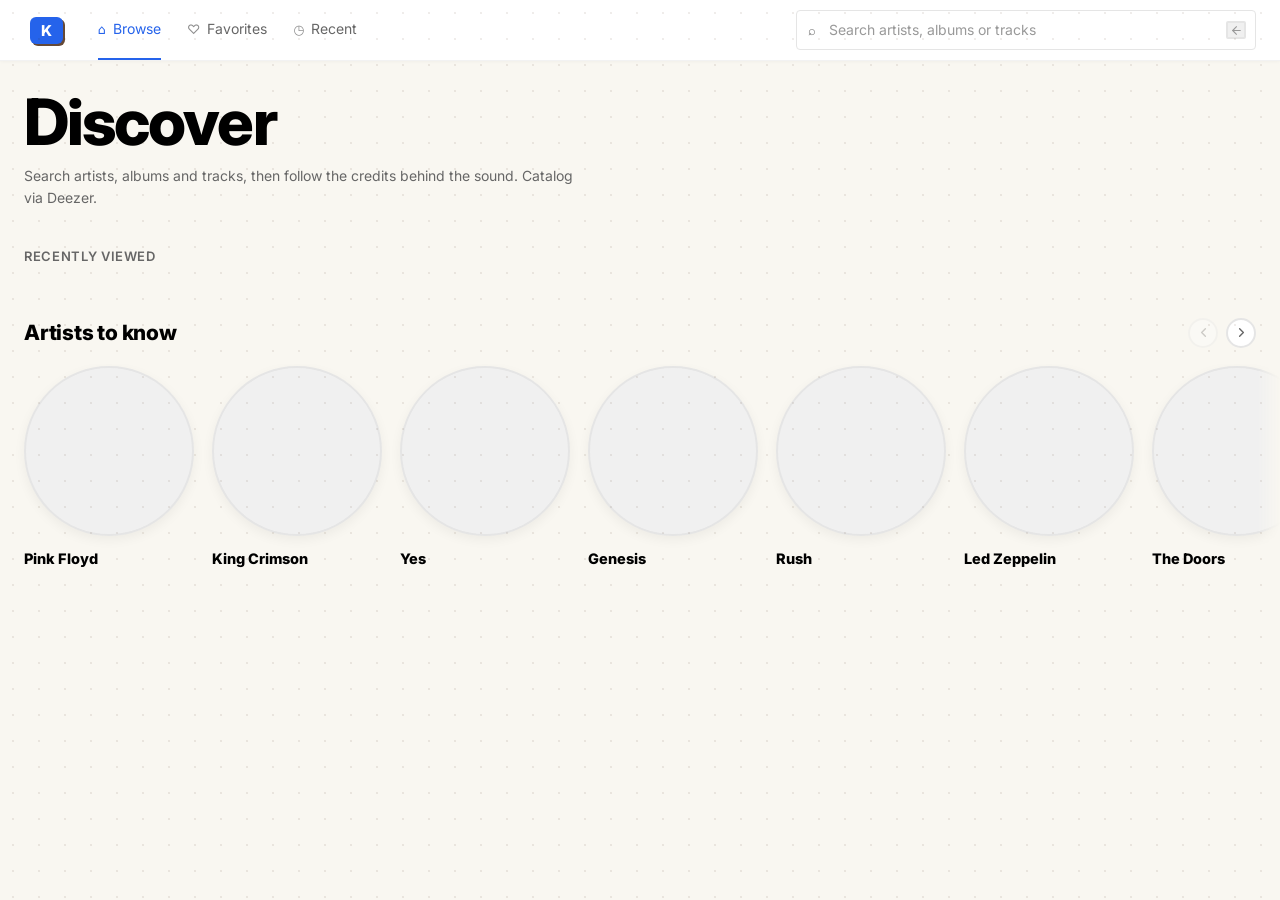
==== commit 01b57e3c: "feat: clean editorial theme, curated discover shelves, and layout fixes" ====
--- a/index.html
+++ b/index.html
@@ -3,11 +3,11 @@
   <head>
     <meta charset="UTF-8" />
     <meta name="viewport" content="width=device-width, initial-scale=1.0" />
-    <meta name="theme-color" content="#f7f2e4" />
+    <meta name="theme-color" content="#F9F7F1" />
     <title>Kalm — Music, in full</title>
     <!-- Inline SVG favicon: the accent K tile, matching the
          brand mark. Was still Spotify green after the palette change. -->
-    <link rel="icon" href="data:image/svg+xml,%3Csvg xmlns='http://www.w3.org/2000/svg' viewBox='0 0 32 32'%3E%3Crect width='32' height='32' rx='3' fill='%23a1390c'/%3E%3Ctext x='16' y='23' font-family='Georgia,serif' font-size='20' font-weight='bold' text-anchor='middle' fill='%23f7f2e4'%3EK%3C/text%3E%3C/svg%3E" />
+    <link rel="icon" href="data:image/svg+xml,%3Csvg xmlns='http://www.w3.org/2000/svg' viewBox='0 0 32 32'%3E%3Crect width='32' height='32' rx='3' fill='%232563EB'/%3E%3Ctext x='16' y='23' font-family='Georgia,serif' font-size='20' font-weight='bold' text-anchor='middle' fill='%23f7f2e4'%3EK%3C/text%3E%3C/svg%3E" />
     <link rel="preconnect" href="https://fonts.googleapis.com" />
     <link rel="preconnect" href="https://fonts.gstatic.com" crossorigin />
     <!-- Fonts are trimmed to the weights the stylesheet actually declares and to
--- a/styles.css
+++ b/styles.css
@@ -1,44 +1,39 @@
 /* ============================================================== Kalm tokens
-   One theme: "retro sunset". Burnt orange, mustard, teal, dark rust, over a
-   warm cream ground.
-
-   Two of the four swatches are FILLS and never text, which is a measurement
-   rather than a preference. Mustard is 1.33:1 on a light ground, and the
-   palette's teal carries neither light nor dark text (4.10 and 3.55). They
-   become --fill-mustard and --fill-teal, teal darkened 20%, and they take
-   opposite text colours: dark ink on mustard at 10.19:1, cream on teal at
-   4.67:1. Of the six swatch-against-swatch pairs, four fail AA outright
-   (burnt orange on teal is 1.30) - which is what a palette of sibling colour
-   blocks looks like from the inside, and why it cannot drive the theme itself.
-
-   All 16 text/background pairs clear WCAG AA, tightest 4.52 (--faint on
-   --surface-2). Those 16 are checked against the surfaces text actually sits
-   on: --bg, --surface, --surface-2. --surface-4 is excluded because it is only
-   ever a scrollbar thumb and never carries type. An earlier pass required text
-   to clear it as well, which produced failures that looked real and collapsed
-   --muted and --faint to the same colour.
-
-   --accent is the palette's dark rust darkened to #a1390c; unmodified #b7410e
-   measured 3.76:1 on --surface-2, and .result-row:hover paints that surface
-   underneath accent-coloured type. */
+   One theme: "clean editorial". Off-white ground, white surfaces, soft grey
+   borders, one blue accent, blurred offset-free shadows, gentle radii.
+
+   Text pairs: --ink, --ink-strong and --muted clear WCAG AA on every surface
+   text sits on (--bg, --surface, --surface-2; tightest is --muted on
+   --surface-2 at 5.04:1). --faint (#999999) does not clear AA (2.50:1 on
+   --surface-2, 2.85:1 on --surface) and is confined by convention to the
+   10.5px micro-labels; anything that must be read uses --muted or darker.
+   --accent #2563EB is 4.95:1 on --bg and 5.17:1 on --surface, and white on
+   it is 5.17:1.
+
+   --fill-mustard and --fill-teal, and the warm halftone dot texture
+   (--grid-line), are unchanged from the previous theme and are the remaining
+   candidates for a later pass. */
 :root {
-  --bg: #FFFFFF;
+  --bg: #F9F7F1;
   --surface: #FFFFFF;
-  --surface-2: #F4F4F4;
-  --surface-3: #E0E0E0;
+  --surface-2: #F0F0F0;
+  --surface-3: #E5E5E5;
   --surface-4: #CCCCCC;
-  --ink: #000000;
+  --ink: #1C1917;
   --ink-strong: #000000;
-  --muted: #333333;
-  /* --faint carries every micro-label, so it must clear 4.5:1 on --bg AND on
-     every surface above it, not just the page. It is the binding constraint in
-     the palette's own mid-greys do not clear it. */
-  --faint: #666666;
-  --line: #000000;
-  /* Solved, not the palette's #68BA7F: see the header note. */
-  --accent: #E63946;
+  --muted: #666666;
+  /* --faint is #999999, which does not clear WCAG AA (2.50:1 on --surface-2,
+     2.85:1 on --surface). Deliberate: it is confined to the 10.5px
+     micro-labels, which the editorial register treats as furniture. Anything
+     that must be read uses --muted or darker. */
+  --faint: #999999;
+  --line: #E5E5E5;
+  /* #2563EB clears AA as text: 4.95:1 on --bg, 5.17:1 on --surface. White on
+     it is 5.17:1. --accent-alt is the same blue - hover type, secondary fills
+     and ::selection all key off it. */
+  --accent: #2563EB;
   --accent-ink: #FFFFFF;
-  --accent-alt: #000000;
+  --accent-alt: #2563EB;
   /* Retro sunset supplies two more colours, but they are FILLS and never text:
      mustard fails on a light ground at 1.33:1, and the palette's teal carries
      neither light nor dark text (4.10 and 3.55). Darkened 20% teal takes the
@@ -50,11 +45,10 @@
      cannot follow --ink-strong, which is dark here and would
      vanish against a black overlay. */
   --on-scrim: #FFFFFF;
-  /* Hard shadows, zero blur. This is the single strongest retro signal, and it
-     costs nothing in layout - a blurred shadow was purely decorative while an
-     offset one reads as a solid printed shape. */
-  --shadow: 4px 4px 0 #000000;
-  --shadow-lift: 6px 6px 0 #000000;
+  /* Soft, blurred, no offset. The border carries the frame; the shadow only
+     lifts. --shadow-lift is the hover and dialog tier. */
+  --shadow: 0 4px 12px rgba(0, 0, 0, 0.05);
+  --shadow-lift: 0 8px 24px rgba(0, 0, 0, 0.1);
   /* Page texture is a ruled grid rather than film grain. A catalogue of
      records is a grid of things, and ruling reads as index; noise read as
      paper. It is static, which also retires two animated fixed full-viewport
@@ -76,12 +70,12 @@
   --track-tight: 0.03em;
   --track-mid: 0.06em;
   --track-wide: 0.12em;
-  /* Retro shape. Controls go to pills and album artwork goes square: 70s record
-     sleeves were square and the controls around them were not. Circles are left
-     alone - a circular arrow or close button is a circle in every decade. */
-  --radius-control: 0px;
-  --radius-art: 0px;
-  --radius-surface: 0px;
+  /* Soft editorial rounding. Controls 6px, artwork 4px, surfaces 6px. Circles
+     are left alone - a circular arrow or close button is a circle in every
+     decade. */
+  --radius-control: 6px;
+  --radius-art: 4px;
+  --radius-surface: 6px;
   /* Display and body are the same face on purpose. Fraunces + Spectral cost
      131.5 KB of the Latin subset between them; Figtree does both roles in
      70.6 KB including the italic. Neither grotesque wraps wider than Fraunces
@@ -252,8 +246,9 @@
 .topbar {
   display: flex; align-items: center; gap: 18px;
   padding: 10px 24px;
-  background: var(--bg);
-  border-bottom: 1px solid var(--line);
+  background: var(--surface);
+  border-bottom: 1px solid rgba(0, 0, 0, 0.05);
+  box-shadow: 0 1px 3px rgba(0, 0, 0, 0.03);
   position: sticky; top: 0; z-index: 20;
 }
 
@@ -298,17 +293,18 @@
 .brand-mark {
   display: inline-block;
   padding: 6px 11px;
-  background: var(--accent-alt);
-  color: var(--on-scrim);
+  background: var(--accent);
+  color: var(--accent-ink);
   font-family: var(--font-display);
   font-weight: var(--display-weight);
   font-size: 15px;
   line-height: 1;
   letter-spacing: -0.01em;
-  border-radius: 3px;
+  border-radius: var(--radius-control);
   box-shadow: 2px 2px 0 rgba(74, 42, 20, 0.85);
   transition: transform var(--dur-fast) var(--ease-spring),
-              box-shadow var(--dur-fast) var(--ease-spring);
+              box-shadow var(--dur-fast) var(--ease-spring),
+              width var(--dur-fast) var(--ease-spring);
 }
 .brand:active .brand-mark { transform: translate(3px, 3px); box-shadow: 0 0 0 rgba(74, 42, 20, 0); }
 
@@ -326,8 +322,8 @@
   white-space: nowrap;
   transition: color var(--dur-fast) var(--ease-soft), background-color var(--dur-fast) var(--ease-soft);
 }
-.nav-tab:hover { color: var(--accent-alt); background: var(--surface-2); }
-.nav-tab.active { color: var(--ink-strong); }
+.nav-tab:hover { color: var(--accent); background: var(--surface-2); }
+.nav-tab.active { color: var(--accent); }
 .nav-tab.active::after {
   content: '';
   position: absolute;
@@ -342,7 +338,7 @@
 .topbar-search .search-icon {
   position: absolute; left: 12px; top: 50%;
   transform: translateY(-50%);
-  color: var(--faint); font-size: 13px; pointer-events: none;
+  color: var(--muted); font-size: 13px; pointer-events: none;
 }
 .topbar-search input {
   width: 100%;
@@ -383,22 +379,22 @@
 /* ================================================================== views */
 .view { display: none; }
 .active-view { display: block; }
-.page { padding: 26px 24px 72px; max-width: 1420px; }
+.page { padding: 26px 24px 72px; width: 100%; max-width: 1420px; margin: 0 auto; }
 
 .page-heading { margin-bottom: 22px; }
 .page-heading .eyebrow { margin: 0 0 5px; }
 .page-heading h1 {
   margin: 0;
-  font-size: 30px;
-  font-weight: var(--display-weight);
+  font-size: clamp(40px, 6vw, 64px);
+  font-weight: 800;
   color: var(--ink-strong);
-  letter-spacing: -0.02em;
+  letter-spacing: -0.03em;
   line-height: 1.1;
 }
 .page-heading .muted { margin: 7px 0 0; color: var(--muted); font-size: 14px; max-width: 62ch; }
 
 .section-heading { display: flex; align-items: flex-end; justify-content: space-between; gap: 12px; margin: 36px 0 14px; }
-.section-heading h2 { margin: 0; font-size: 21px; font-weight: var(--display-weight); color: var(--ink-strong); }
+.section-heading h2 { margin: 0; font-size: 13px; font-weight: 600; letter-spacing: 0.05em; text-transform: uppercase; color: var(--muted); }
 .section-heading .eyebrow { margin-bottom: 4px; }
 .result-count { font-family: var(--font-mono); font-weight: var(--mono-weight); font-size: 10.5px; letter-spacing: var(--track-mid); text-transform: uppercase; color: var(--faint); }
 
@@ -488,19 +484,27 @@
   display: block;
   width: 100%;
   min-width: 0;
-  padding: 0;
+  padding: 12px;
   text-align: left;
   cursor: pointer;
+  border: 1px solid rgba(0, 0, 0, 0.08);
+  background: var(--surface);
+  box-shadow: var(--shadow);
+  transition: background-color var(--dur-fast) var(--ease-soft),
+              border-color var(--dur-fast) var(--ease-soft);
+}
+.album-card:hover {
+  background: var(--surface-2);
+  border-color: var(--accent);
 }
 .album-card .album-art {
   width: 100%; aspect-ratio: 1; object-fit: cover;
   border-radius: var(--radius-art);
-  border: 2px solid var(--line);
+  border: 0;
   background: var(--surface-2);
-  box-shadow: var(--shadow);
   transition: transform var(--dur-spring) var(--ease-spring), box-shadow var(--dur) var(--ease), border-color var(--dur-fast) var(--ease-soft), opacity 0.45s var(--ease-soft);
 }
-.album-card:hover .album-art { transform: translateY(-4px); box-shadow: var(--shadow-lift); border-color: var(--accent); }
+.album-card:hover .album-art { border-color: var(--accent); }
 .album-meta { padding-top: 10px; min-width: 0; }
 .album-meta strong {
   display: block;
@@ -520,12 +524,13 @@
    the artwork to the card, so the artwork inside carries no border or shadow
    of its own - otherwise the two frames would stack. */
 .discover-bento .album-card {
-  border: 1px solid var(--line);
+  border: 1px solid rgba(0, 0, 0, 0.08);
   background: var(--surface);
   box-shadow: var(--shadow);
   transition: transform var(--dur-spring) var(--ease-spring),
               border-color var(--dur-fast) var(--ease-soft),
-              box-shadow var(--dur) var(--ease);
+              box-shadow var(--dur) var(--ease),
+              background-color var(--dur-fast) var(--ease-soft);
 }
 .discover-bento .album-card:hover {
   transform: translateY(-4px);
